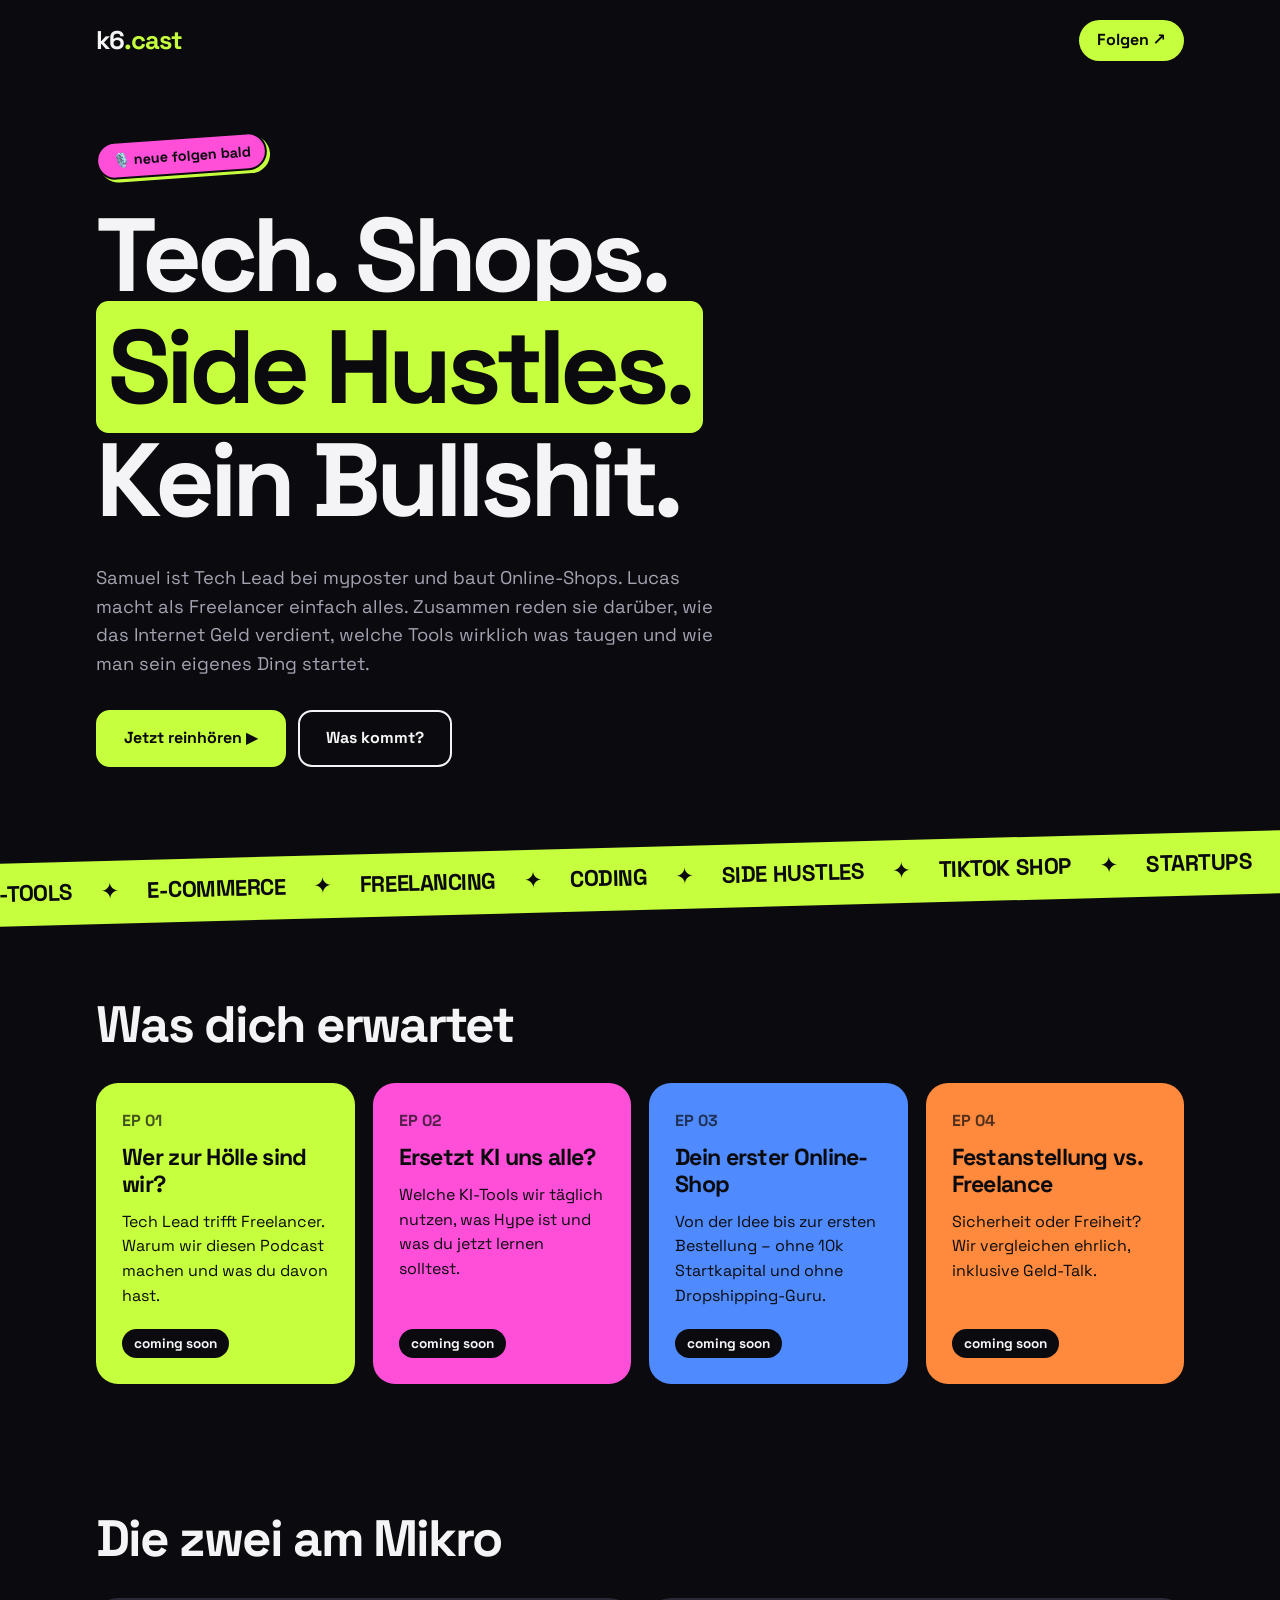
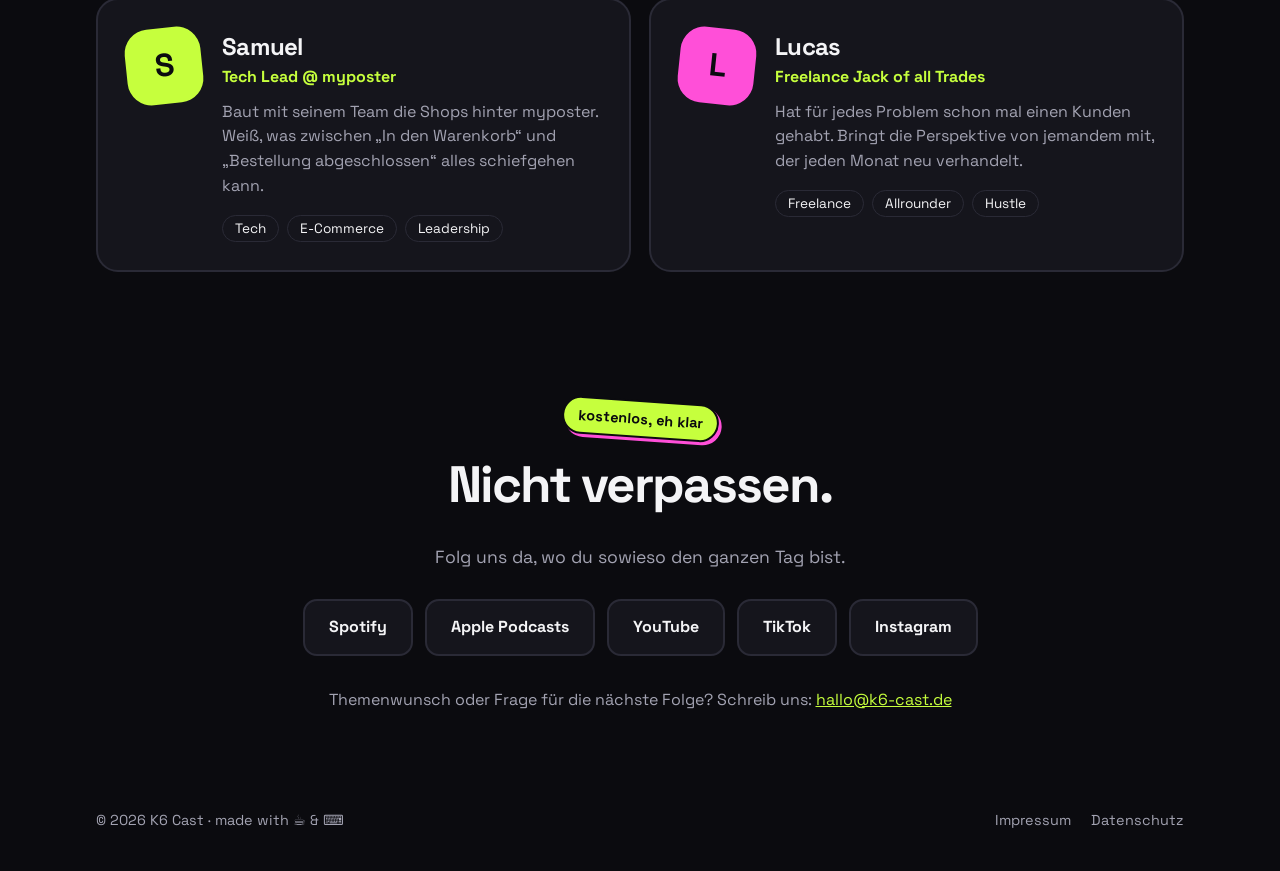
==== public/index.html @ 11926155 "Redesign landing page for a Gen Z audience Bolder neon look with stickers, marquee and colored episo" ====
<!doctype html>
<html lang="de">
<head>
  <meta charset="utf-8">
  <meta name="viewport" content="width=device-width, initial-scale=1">
  <title>K6 Cast – Tech, E-Commerce & no cap</title>
  <meta name="description" content="K6 Cast: Samuel (Tech Lead bei myposter) und Lucas (Freelance-Allrounder) über Tech, E-Commerce, Side Hustles und das Internet.">
  <meta name="theme-color" content="#c6ff3d">
  <meta property="og:title" content="K6 Cast">
  <meta property="og:description" content="Tech, E-Commerce & no cap – mit Samuel und Lucas.">
  <meta property="og:type" content="website">
  <meta property="og:url" content="https://k6-cast.de">
  <link rel="icon" href="favicon.svg" type="image/svg+xml">
  <link rel="preload" href="fonts/space-grotesk.woff2" as="font" type="font/woff2" crossorigin>
  <link rel="stylesheet" href="styles.css">
</head>
<body>
  <header class="header">
    <a class="header__logo" href="/">k6<span>.cast</span></a>
    <a class="header__cta" href="#abonnieren">Folgen ↗</a>
  </header>

  <main>
    <section class="hero">
      <span class="sticker sticker--tilt-left">🎙️ neue folgen bald</span>
      <h1 class="hero__title">
        Tech. Shops.<br>
        <mark>Side Hustles.</mark><br>
        Kein Bullshit.
      </h1>
      <p class="hero__lead">
        Samuel ist Tech Lead bei myposter und baut Online-Shops.
        Lucas macht als Freelancer einfach alles. Zusammen reden sie darüber, wie
        das Internet Geld verdient, welche Tools wirklich was taugen und wie man
        sein eigenes Ding startet.
      </p>
      <div class="hero__actions">
        <a class="button button--primary" href="#abonnieren">Jetzt reinhören ▶</a>
        <a class="button" href="#episoden">Was kommt?</a>
      </div>
    </section>

    <div class="marquee-wrapper" aria-hidden="true"><div class="marquee">
      <div class="marquee__track">
        <span>KI-Tools</span><span>✦</span><span>E-Commerce</span><span>✦</span><span>Freelancing</span><span>✦</span><span>Coding</span><span>✦</span><span>Side Hustles</span><span>✦</span><span>TikTok Shop</span><span>✦</span><span>Startups</span><span>✦</span><span>Karriere</span><span>✦</span>
        <span>KI-Tools</span><span>✦</span><span>E-Commerce</span><span>✦</span><span>Freelancing</span><span>✦</span><span>Coding</span><span>✦</span><span>Side Hustles</span><span>✦</span><span>TikTok Shop</span><span>✦</span><span>Startups</span><span>✦</span><span>Karriere</span><span>✦</span>
      </div>
    </div></div>

    <section class="section" id="episoden">
      <h2 class="section__title">Was dich erwartet</h2>
      <div class="episodes">
        <article class="episode episode--lime">
          <span class="episode__number">EP 01</span>
          <h3 class="episode__title">Wer zur Hölle sind wir?</h3>
          <p class="episode__text">Tech Lead trifft Freelancer. Warum wir diesen Podcast machen und was du davon hast.</p>
          <span class="episode__meta">coming soon</span>
        </article>
        <article class="episode episode--pink">
          <span class="episode__number">EP 02</span>
          <h3 class="episode__title">Ersetzt KI uns alle?</h3>
          <p class="episode__text">Welche KI-Tools wir täglich nutzen, was Hype ist und was du jetzt lernen solltest.</p>
          <span class="episode__meta">coming soon</span>
        </article>
        <article class="episode episode--blue">
          <span class="episode__number">EP 03</span>
          <h3 class="episode__title">Dein erster Online-Shop</h3>
          <p class="episode__text">Von der Idee bis zur ersten Bestellung – ohne 10k Startkapital und ohne Dropshipping-Guru.</p>
          <span class="episode__meta">coming soon</span>
        </article>
        <article class="episode episode--orange">
          <span class="episode__number">EP 04</span>
          <h3 class="episode__title">Festanstellung vs. Freelance</h3>
          <p class="episode__text">Sicherheit oder Freiheit? Wir vergleichen ehrlich, inklusive Geld-Talk.</p>
          <span class="episode__meta">coming soon</span>
        </article>
      </div>
    </section>

    <section class="section" id="hosts">
      <h2 class="section__title">Die zwei am Mikro</h2>
      <div class="hosts">
        <div class="host">
          <div class="host__avatar" aria-hidden="true">S</div>
          <div>
            <h3 class="host__name">Samuel</h3>
            <p class="host__role">Tech Lead @ myposter</p>
            <p class="host__text">Baut mit seinem Team die Shops hinter myposter. Weiß, was zwischen „In den Warenkorb“ und „Bestellung abgeschlossen“ alles schiefgehen kann.</p>
            <ul class="host__tags"><li>Tech</li><li>E-Commerce</li><li>Leadership</li></ul>
          </div>
        </div>
        <div class="host">
          <div class="host__avatar host__avatar--alt" aria-hidden="true">L</div>
          <div>
            <h3 class="host__name">Lucas</h3>
            <p class="host__role">Freelance Jack of all Trades</p>
            <p class="host__text">Hat für jedes Problem schon mal einen Kunden gehabt. Bringt die Perspektive von jemandem mit, der jeden Monat neu verhandelt.</p>
            <ul class="host__tags"><li>Freelance</li><li>Allrounder</li><li>Hustle</li></ul>
          </div>
        </div>
      </div>
    </section>

    <section class="section subscribe" id="abonnieren">
      <span class="sticker sticker--tilt-right">kostenlos, eh klar</span>
      <h2 class="section__title">Nicht verpassen.</h2>
      <p class="section__lead">Folg uns da, wo du sowieso den ganzen Tag bist.</p>
      <div class="platforms">
        <a class="platform" href="#">Spotify</a>
        <a class="platform" href="#">Apple Podcasts</a>
        <a class="platform" href="#">YouTube</a>
        <a class="platform" href="#">TikTok</a>
        <a class="platform" href="#">Instagram</a>
      </div>
      <p class="section__note">Themenwunsch oder Frage für die nächste Folge? Schreib uns: <a href="mailto:hallo@k6-cast.de">hallo@k6-cast.de</a></p>
    </section>
  </main>

  <footer class="footer">
    <span>&copy; <span id="year">2026</span> K6 Cast · made with ☕ &amp; ⌨️</span>
    <nav>
      <a href="/impressum">Impressum</a>
      <a href="/datenschutz">Datenschutz</a>
    </nav>
  </footer>

  <script>document.getElementById('year').textContent = new Date().getFullYear();</script>
</body>
</html>
---- public/styles.css ----
@font-face {
  font-family: "Space Grotesk";
  src: url("fonts/space-grotesk.woff2") format("woff2");
  font-weight: 300 700;
  font-display: swap;
}

:root {
  --background: #0b0b0f;
  --surface: #15151c;
  --border: #2a2a36;
  --text: #f4f4f6;
  --muted: #a3a3b2;
  --lime: #c6ff3d;
  --pink: #ff4fd8;
  --blue: #4f8bff;
  --orange: #ff8a3d;
  --ink: #0b0b0f;
  --radius: 22px;
  --max-width: 1120px;
}

* { box-sizing: border-box; margin: 0; padding: 0; }

html { scroll-behavior: smooth; }

body {
  background: var(--background);
  color: var(--text);
  font-family: "Space Grotesk", system-ui, -apple-system, "Segoe UI", sans-serif;
  line-height: 1.55;
}

a { color: inherit; }

.header,
main > section,
.footer {
  max-width: var(--max-width);
  margin-left: auto;
  margin-right: auto;
  padding-left: 16px;
  padding-right: 16px;
}

/* Header */
.header {
  display: flex;
  justify-content: space-between;
  align-items: center;
  padding-top: 20px;
  padding-bottom: 20px;
}

.header__logo {
  font-weight: 700;
  font-size: 1.6rem;
  text-decoration: none;
  letter-spacing: -0.04em;
}

.header__logo span { color: var(--lime); }

.header__cta {
  background: var(--lime);
  color: var(--ink);
  font-weight: 700;
  text-decoration: none;
  padding: 8px 18px;
  border-radius: 999px;
}

/* Hero */
.hero { padding-top: 56px; padding-bottom: 56px; }

.hero__title {
  font-size: clamp(2.8rem, 10vw, 6.5rem);
  line-height: 1.08;
  letter-spacing: -0.05em;
  margin: 24px 0 28px;
}

.hero__title mark {
  background: var(--lime);
  color: var(--ink);
  padding: 0 0.12em;
  border-radius: 0.12em;
  box-decoration-break: clone;
  -webkit-box-decoration-break: clone;
}

.hero__lead {
  color: var(--muted);
  font-size: 1.15rem;
  max-width: 640px;
  margin-bottom: 32px;
}

.hero__actions { display: flex; gap: 12px; flex-wrap: wrap; }

/* Stickers */
.sticker {
  display: inline-block;
  background: var(--pink);
  color: var(--ink);
  font-weight: 700;
  font-size: 0.9rem;
  padding: 6px 14px;
  border-radius: 999px;
  border: 2px solid var(--ink);
  box-shadow: 3px 3px 0 var(--lime);
}

.sticker--tilt-left { transform: rotate(-4deg); }
.sticker--tilt-right { transform: rotate(4deg); background: var(--lime); box-shadow: 3px 3px 0 var(--pink); }

/* Buttons */
.button {
  display: inline-block;
  padding: 14px 26px;
  border-radius: 14px;
  border: 2px solid var(--text);
  text-decoration: none;
  font-weight: 700;
  transition: transform 0.15s, box-shadow 0.15s;
}

.button:hover { transform: translate(-3px, -3px); box-shadow: 4px 4px 0 var(--text); }

.button--primary {
  background: var(--lime);
  border-color: var(--lime);
  color: var(--ink);
}

.button--primary:hover { box-shadow: 4px 4px 0 var(--pink); }

/* Marquee */
.marquee-wrapper { overflow: hidden; padding: 24px 0; }

.marquee {
  background: var(--lime);
  color: var(--ink);
  overflow: hidden;
  padding: 14px 0;
  transform: rotate(-1.5deg);
  margin: 0 -20px;
  font-weight: 700;
  font-size: 1.4rem;
  text-transform: uppercase;
  letter-spacing: -0.02em;
}

.marquee__track {
  display: flex;
  gap: 28px;
  width: max-content;
  animation: marquee 28s linear infinite;
}

@keyframes marquee {
  to { transform: translateX(-50%); }
}

@media (prefers-reduced-motion: reduce) {
  .marquee__track { animation: none; }
}

/* Sections */
.section { padding-top: 64px; padding-bottom: 64px; }

.section__title {
  font-size: clamp(2rem, 6vw, 3.2rem);
  letter-spacing: -0.04em;
  line-height: 1.05;
  margin-bottom: 32px;
}

.section__lead { color: var(--muted); font-size: 1.1rem; margin-bottom: 28px; }

.section__note { color: var(--muted); margin-top: 32px; }

.section__note a { color: var(--lime); }

/* Episodes */
.episodes {
  display: grid;
  gap: 18px;
  grid-template-columns: repeat(auto-fit, minmax(240px, 1fr));
}

.episode {
  color: var(--ink);
  border-radius: var(--radius);
  padding: 26px;
  display: flex;
  flex-direction: column;
  transition: transform 0.2s;
}

.episode:hover { transform: rotate(-1.5deg) scale(1.02); }

.episode--lime { background: var(--lime); }
.episode--pink { background: var(--pink); }
.episode--blue { background: var(--blue); }
.episode--orange { background: var(--orange); }

.episode__number { font-weight: 700; opacity: 0.7; }

.episode__title {
  font-size: 1.45rem;
  line-height: 1.15;
  letter-spacing: -0.03em;
  margin: 10px 0 12px;
}

.episode__text { flex: 1; }

.episode__meta {
  align-self: flex-start;
  margin-top: 20px;
  font-size: 0.85rem;
  font-weight: 700;
  background: var(--ink);
  color: var(--text);
  border-radius: 999px;
  padding: 4px 12px;
}

/* Hosts */
.hosts {
  display: grid;
  gap: 18px;
  grid-template-columns: repeat(auto-fit, minmax(300px, 1fr));
}

.host {
  background: var(--surface);
  border: 2px solid var(--border);
  border-radius: var(--radius);
  padding: 28px;
  display: flex;
  gap: 20px;
  align-items: flex-start;
}

.host__avatar {
  flex: none;
  width: 76px;
  height: 76px;
  border-radius: 24px;
  display: grid;
  place-items: center;
  font-size: 2rem;
  font-weight: 700;
  background: var(--lime);
  color: var(--ink);
  transform: rotate(-6deg);
}

.host__avatar--alt { background: var(--pink); transform: rotate(6deg); }

.host__name { font-size: 1.5rem; letter-spacing: -0.03em; }

.host__role { color: var(--lime); font-weight: 700; margin-bottom: 10px; }

.host__text { color: var(--muted); }

.host__tags {
  list-style: none;
  display: flex;
  flex-wrap: wrap;
  gap: 8px;
  margin-top: 16px;
}

.host__tags li {
  border: 1px solid var(--border);
  border-radius: 999px;
  padding: 2px 12px;
  font-size: 0.85rem;
}

/* Subscribe */
.subscribe { text-align: center; }

.subscribe .sticker { margin-bottom: 20px; }

.platforms {
  display: flex;
  justify-content: center;
  flex-wrap: wrap;
  gap: 12px;
}

.platform {
  padding: 14px 24px;
  border-radius: 14px;
  background: var(--surface);
  border: 2px solid var(--border);
  text-decoration: none;
  font-weight: 700;
  transition: transform 0.15s, border-color 0.15s;
}

.platform:hover { border-color: var(--lime); transform: translateY(-3px); }

/* Footer */
.footer {
  display: flex;
  justify-content: space-between;
  flex-wrap: wrap;
  gap: 12px;
  padding-top: 32px;
  padding-bottom: 40px;
  color: var(--muted);
  font-size: 0.9rem;
}

.footer nav { display: flex; gap: 20px; }

.footer a { text-decoration: none; }

.footer a:hover { color: var(--lime); }

/* Legal pages */
.legal { max-width: 720px; padding-top: 40px; padding-bottom: 80px; }

.legal h1 { margin-bottom: 24px; letter-spacing: -0.03em; }

.legal h2 { margin: 28px 0 8px; font-size: 1.2rem; }

.legal p { color: var(--muted); }

.legal a { color: var(--lime); }
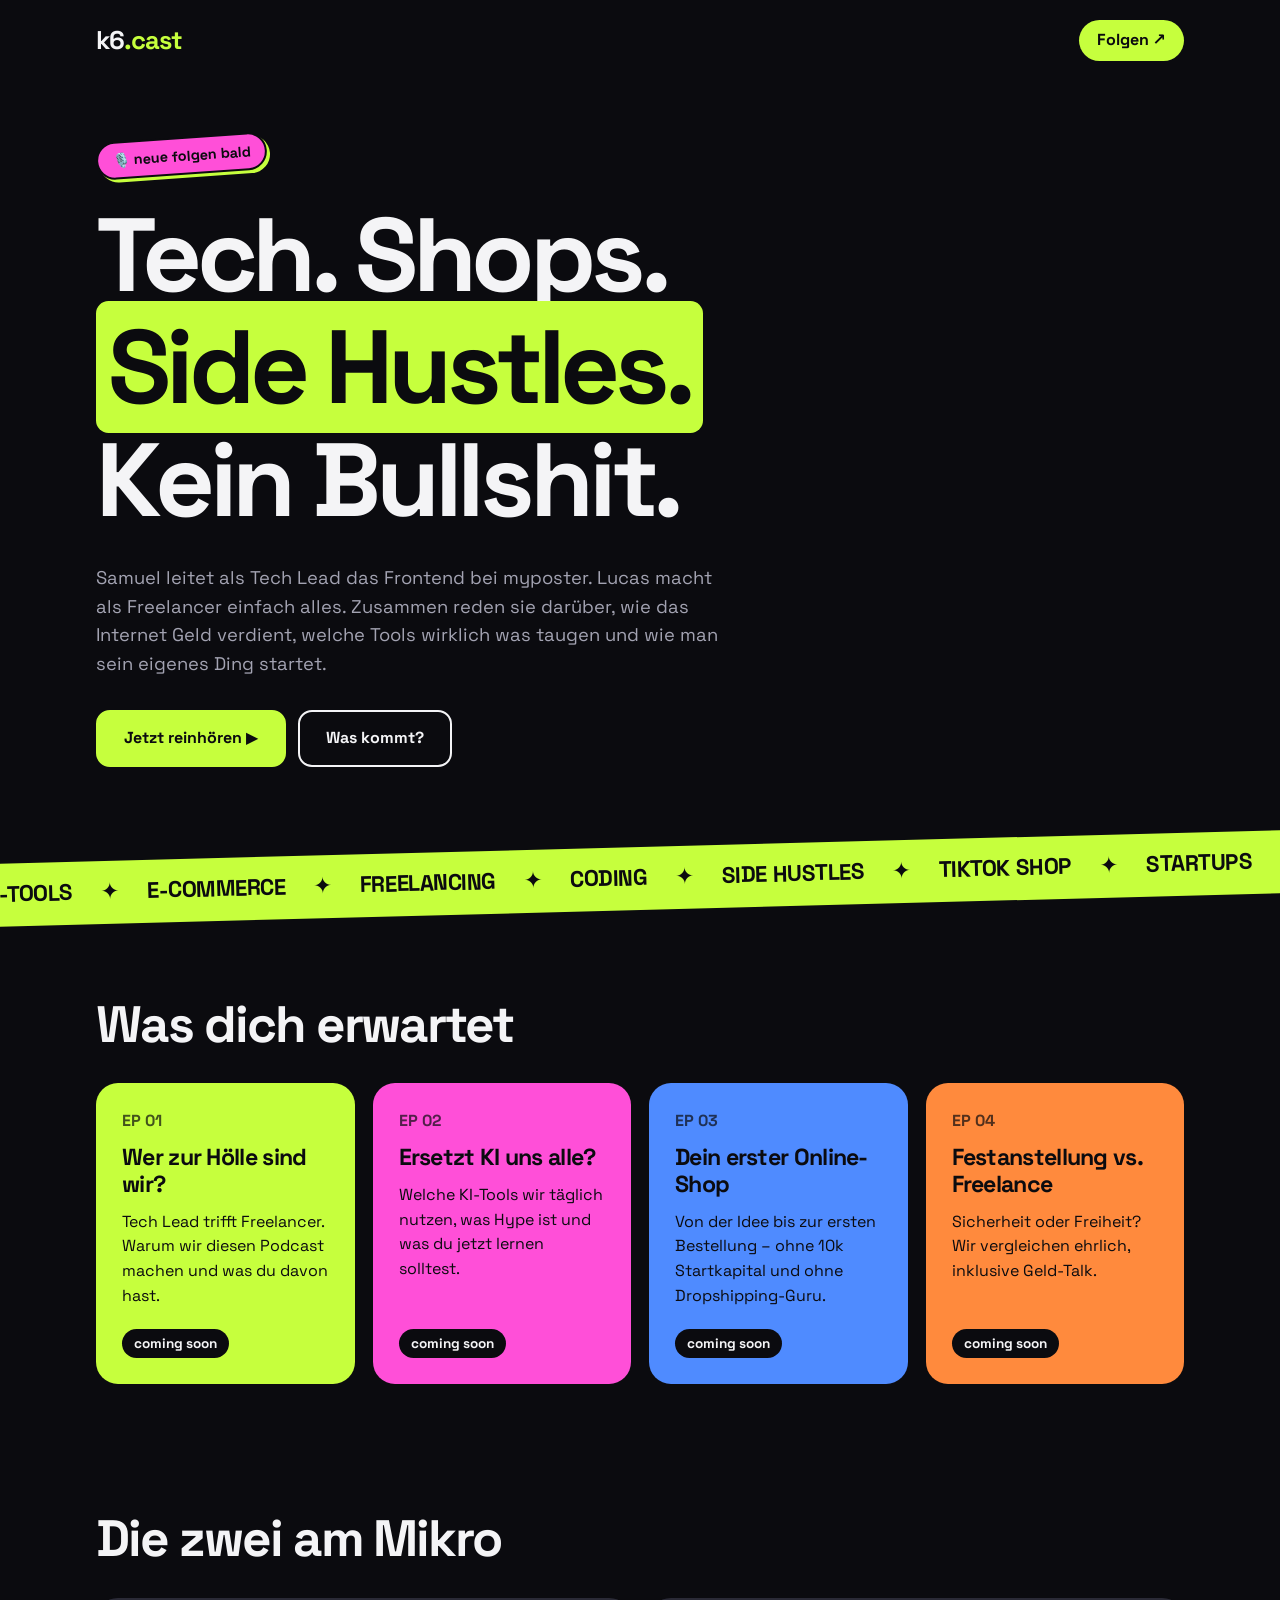
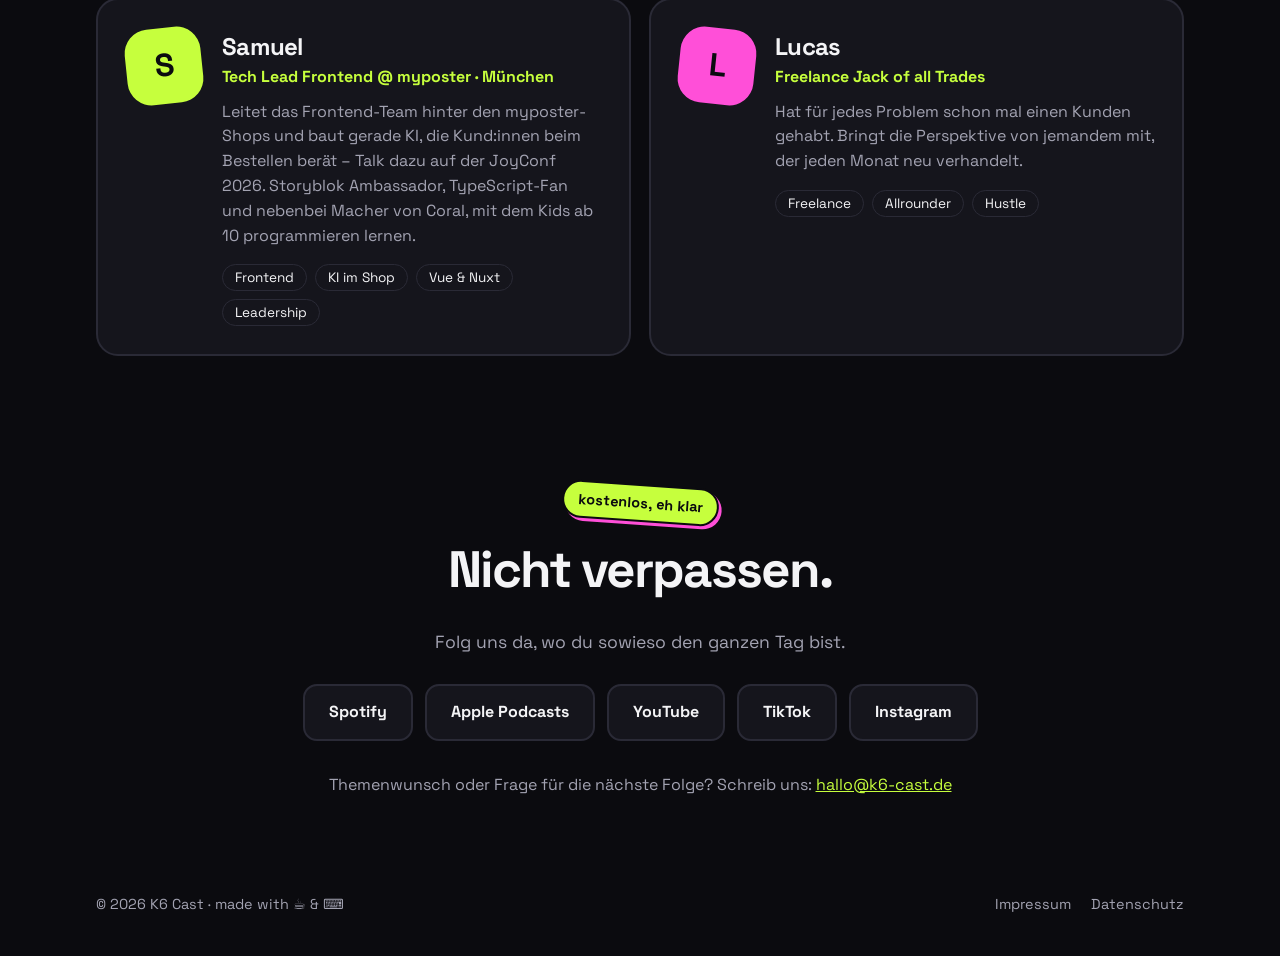
==== commit 8a3ed434: "Flesh out Samuel's host bio Co-Authored-By: Claude Opus 5.5 <noreply@anthropic.com> Claude-Session: " ====
--- a/public/index.html
+++ b/public/index.html
@@ -29,7 +29,7 @@
         Kein Bullshit.
       </h1>
       <p class="hero__lead">
-        Samuel ist Tech Lead bei myposter und baut Online-Shops.
+        Samuel leitet als Tech Lead das Frontend bei myposter.
         Lucas macht als Freelancer einfach alles. Zusammen reden sie darüber, wie
         das Internet Geld verdient, welche Tools wirklich was taugen und wie man
         sein eigenes Ding startet.
@@ -84,9 +84,9 @@
           <div class="host__avatar" aria-hidden="true">S</div>
           <div>
             <h3 class="host__name">Samuel</h3>
-            <p class="host__role">Tech Lead @ myposter</p>
-            <p class="host__text">Baut mit seinem Team die Shops hinter myposter. Weiß, was zwischen „In den Warenkorb“ und „Bestellung abgeschlossen“ alles schiefgehen kann.</p>
-            <ul class="host__tags"><li>Tech</li><li>E-Commerce</li><li>Leadership</li></ul>
+            <p class="host__role">Tech Lead Frontend @ myposter · München</p>
+            <p class="host__text">Leitet das Frontend-Team hinter den myposter-Shops und baut gerade KI, die Kund:innen beim Bestellen berät – Talk dazu auf der JoyConf 2026. Storyblok Ambassador, TypeScript-Fan und nebenbei Macher von Coral, mit dem Kids ab 10 programmieren lernen.</p>
+            <ul class="host__tags"><li>Frontend</li><li>KI im Shop</li><li>Vue &amp; Nuxt</li><li>Leadership</li></ul>
           </div>
         </div>
         <div class="host">
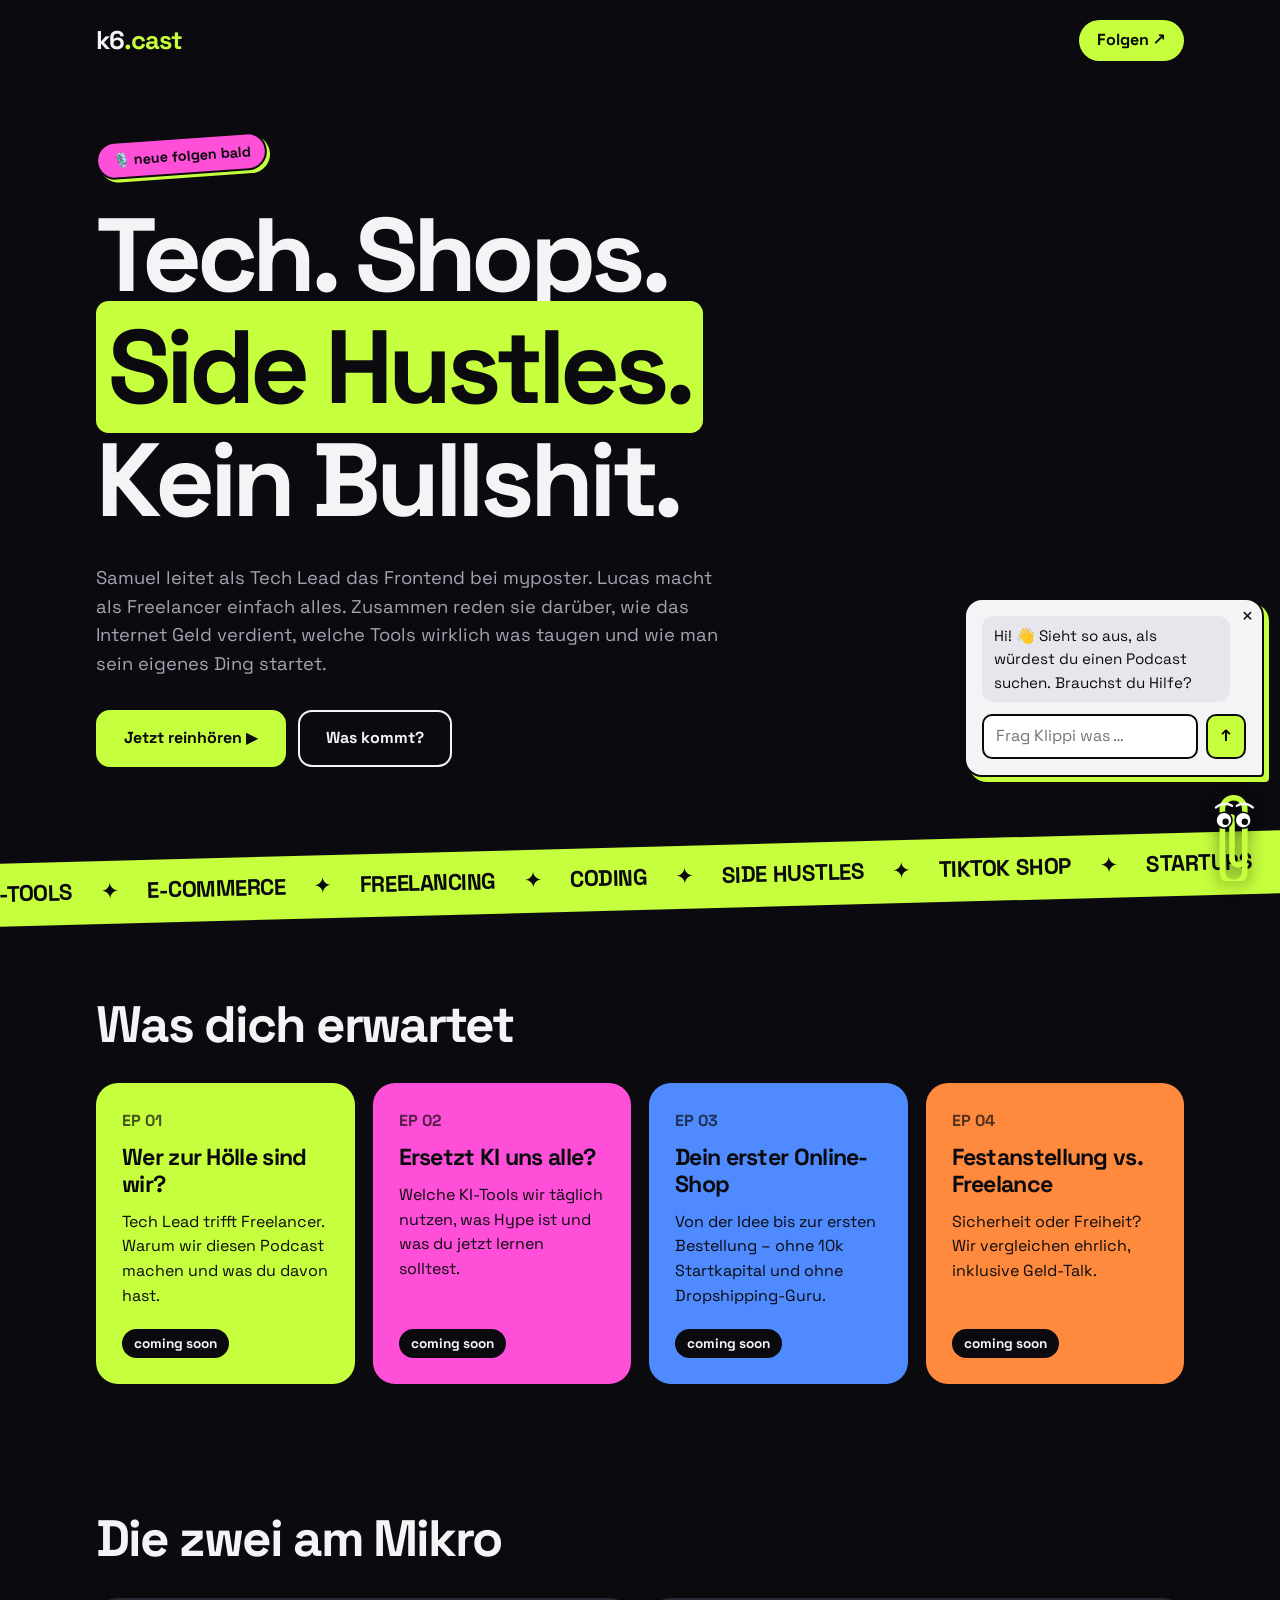
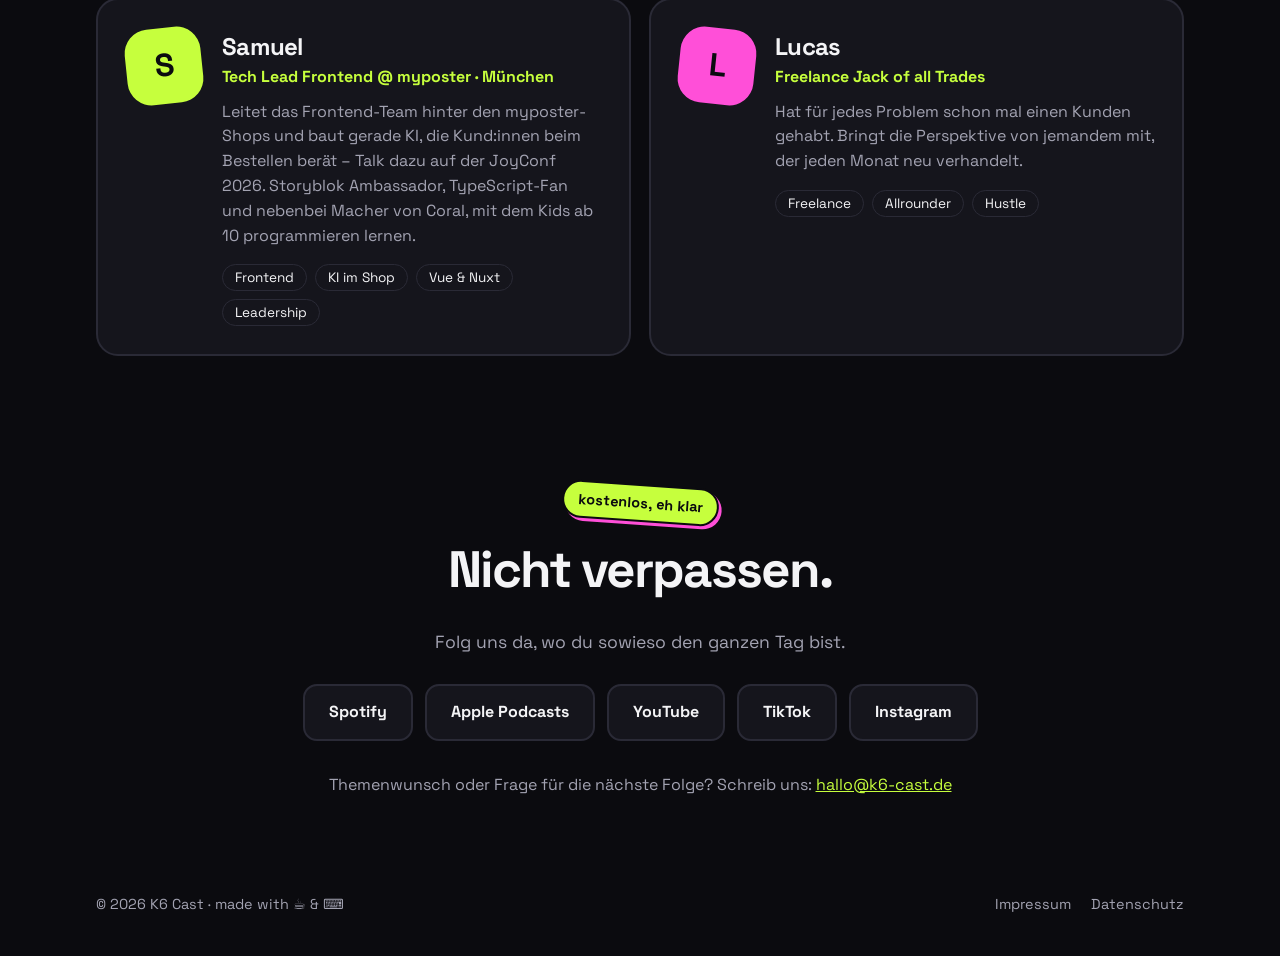
==== commit f3875efa: "Add decorative paperclip help-chat widget Non-functional pop-up in the bottom right with canned repl" ====
--- a/public/index.html
+++ b/public/index.html
@@ -124,6 +124,76 @@
     </nav>
   </footer>
 
+  <aside class="helper" id="helper" aria-label="Hilfe-Chat">
+    <div class="helper__panel" id="helper-panel">
+      <button class="helper__close" id="helper-close" type="button" aria-label="Schließen">×</button>
+      <div class="helper__messages" id="helper-messages">
+        <p class="helper__bubble">Hi! 👋 Sieht so aus, als würdest du einen Podcast suchen. Brauchst du Hilfe?</p>
+      </div>
+      <form class="helper__form" id="helper-form">
+        <input class="helper__input" id="helper-input" type="text" placeholder="Frag Klippi was …" autocomplete="off">
+        <button class="helper__send" type="submit" aria-label="Senden">↑</button>
+      </form>
+    </div>
+    <button class="helper__mascot" id="helper-toggle" type="button" aria-label="Hilfe-Chat öffnen" aria-expanded="true">
+      <svg viewBox="0 0 80 120" width="64" height="96" aria-hidden="true">
+        <path d="M28 108 V30 a14 14 0 0 1 28 0 V92 a8 8 0 0 1 -16 0 V40" fill="none" stroke="#c6ff3d" stroke-width="7" stroke-linecap="round"/>
+        <path d="M28 108 a14 14 0 0 0 28 0 V100" fill="none" stroke="#c6ff3d" stroke-width="7" stroke-linecap="round"/>
+        <g class="helper__eyes">
+          <circle cx="30" cy="44" r="10" fill="#fff" stroke="#0b0b0f" stroke-width="2"/>
+          <circle cx="54" cy="44" r="10" fill="#fff" stroke="#0b0b0f" stroke-width="2"/>
+          <circle class="helper__pupil" cx="32" cy="46" r="4" fill="#0b0b0f"/>
+          <circle class="helper__pupil" cx="56" cy="46" r="4" fill="#0b0b0f"/>
+        </g>
+        <path d="M20 28 q10 -8 20 -2 M46 26 q10 -6 20 2" fill="none" stroke="#f4f4f6" stroke-width="3" stroke-linecap="round"/>
+      </svg>
+    </button>
+  </aside>
+
+  <script>
+    (() => {
+      const helper = document.getElementById('helper');
+      const toggle = document.getElementById('helper-toggle');
+      const messages = document.getElementById('helper-messages');
+      const form = document.getElementById('helper-form');
+      const input = document.getElementById('helper-input');
+      const replies = [
+        'Hmm, gute Frage. Ich bin leider nur Deko. 📎',
+        'Hast du schon versucht, den Podcast aus- und wieder einzuschalten?',
+        'Ich leite das an Samuel und Lucas weiter … per Brieftaube. 🕊️',
+        'Es sieht so aus, als würdest du eine Frage stellen. Leider kann ich nichts. ✨',
+      ];
+      let replyIndex = 0;
+
+      const setOpen = (open) => {
+        helper.classList.toggle('helper--closed', !open);
+        toggle.setAttribute('aria-expanded', String(open));
+      };
+
+      toggle.addEventListener('click', () => setOpen(helper.classList.contains('helper--closed')));
+      document.getElementById('helper-close').addEventListener('click', () => setOpen(false));
+
+      const addBubble = (text, fromUser) => {
+        const bubble = document.createElement('p');
+        bubble.className = 'helper__bubble' + (fromUser ? ' helper__bubble--user' : '');
+        bubble.textContent = text;
+        messages.appendChild(bubble);
+        messages.scrollTop = messages.scrollHeight;
+      };
+
+      form.addEventListener('submit', (event) => {
+        event.preventDefault();
+        const text = input.value.trim();
+        if (!text) return;
+        addBubble(text, true);
+        input.value = '';
+        setTimeout(() => addBubble(replies[replyIndex++ % replies.length], false), 700);
+      });
+
+      if (window.matchMedia('(max-width: 600px)').matches) setOpen(false);
+    })();
+  </script>
+
   <script>document.getElementById('year').textContent = new Date().getFullYear();</script>
 </body>
 </html>
--- a/public/styles.css
+++ b/public/styles.css
@@ -323,6 +323,120 @@
 
 .footer a:hover { color: var(--lime); }
 
+/* Helper chat (decorative) */
+.helper {
+  position: fixed;
+  right: 16px;
+  bottom: 16px;
+  z-index: 50;
+  display: flex;
+  flex-direction: column;
+  align-items: flex-end;
+  gap: 8px;
+  max-width: calc(100vw - 32px);
+}
+
+.helper__panel {
+  position: relative;
+  width: 300px;
+  max-width: 100%;
+  background: var(--text);
+  color: var(--ink);
+  border: 2px solid var(--ink);
+  border-radius: 18px 18px 4px 18px;
+  box-shadow: 5px 5px 0 var(--lime);
+  padding: 16px;
+  transform-origin: bottom right;
+  transition: transform 0.2s, opacity 0.2s;
+}
+
+.helper--closed .helper__panel {
+  transform: scale(0.6);
+  opacity: 0;
+  pointer-events: none;
+  position: absolute;
+  bottom: 100%;
+}
+
+.helper__close {
+  position: absolute;
+  top: 6px;
+  right: 8px;
+  background: none;
+  border: none;
+  font: inherit;
+  font-size: 1.3rem;
+  line-height: 1;
+  cursor: pointer;
+  color: var(--ink);
+}
+
+.helper__messages {
+  display: flex;
+  flex-direction: column;
+  gap: 8px;
+  max-height: 220px;
+  overflow-y: auto;
+  padding-right: 16px;
+  margin-bottom: 12px;
+}
+
+.helper__bubble {
+  background: #e6e6ec;
+  border-radius: 12px;
+  padding: 8px 12px;
+  font-size: 0.95rem;
+  align-self: flex-start;
+}
+
+.helper__bubble--user {
+  background: var(--pink);
+  align-self: flex-end;
+}
+
+.helper__form { display: flex; gap: 8px; }
+
+.helper__input {
+  flex: 1;
+  min-width: 0;
+  font: inherit;
+  padding: 8px 12px;
+  border: 2px solid var(--ink);
+  border-radius: 10px;
+  background: #fff;
+}
+
+.helper__send {
+  font: inherit;
+  font-weight: 700;
+  width: 40px;
+  border: 2px solid var(--ink);
+  border-radius: 10px;
+  background: var(--lime);
+  cursor: pointer;
+}
+
+.helper__mascot {
+  background: none;
+  border: none;
+  cursor: pointer;
+  animation: helper-bob 3s ease-in-out infinite;
+  filter: drop-shadow(0 4px 8px rgba(0, 0, 0, 0.5));
+}
+
+.helper__mascot:hover .helper__pupil { transform: translate(-3px, -2px); }
+
+.helper__pupil { transition: transform 0.2s; }
+
+@keyframes helper-bob {
+  0%, 100% { transform: translateY(0) rotate(-3deg); }
+  50% { transform: translateY(-6px) rotate(3deg); }
+}
+
+@media (prefers-reduced-motion: reduce) {
+  .helper__mascot { animation: none; }
+}
+
 /* Legal pages */
 .legal { max-width: 720px; padding-top: 40px; padding-bottom: 80px; }
 
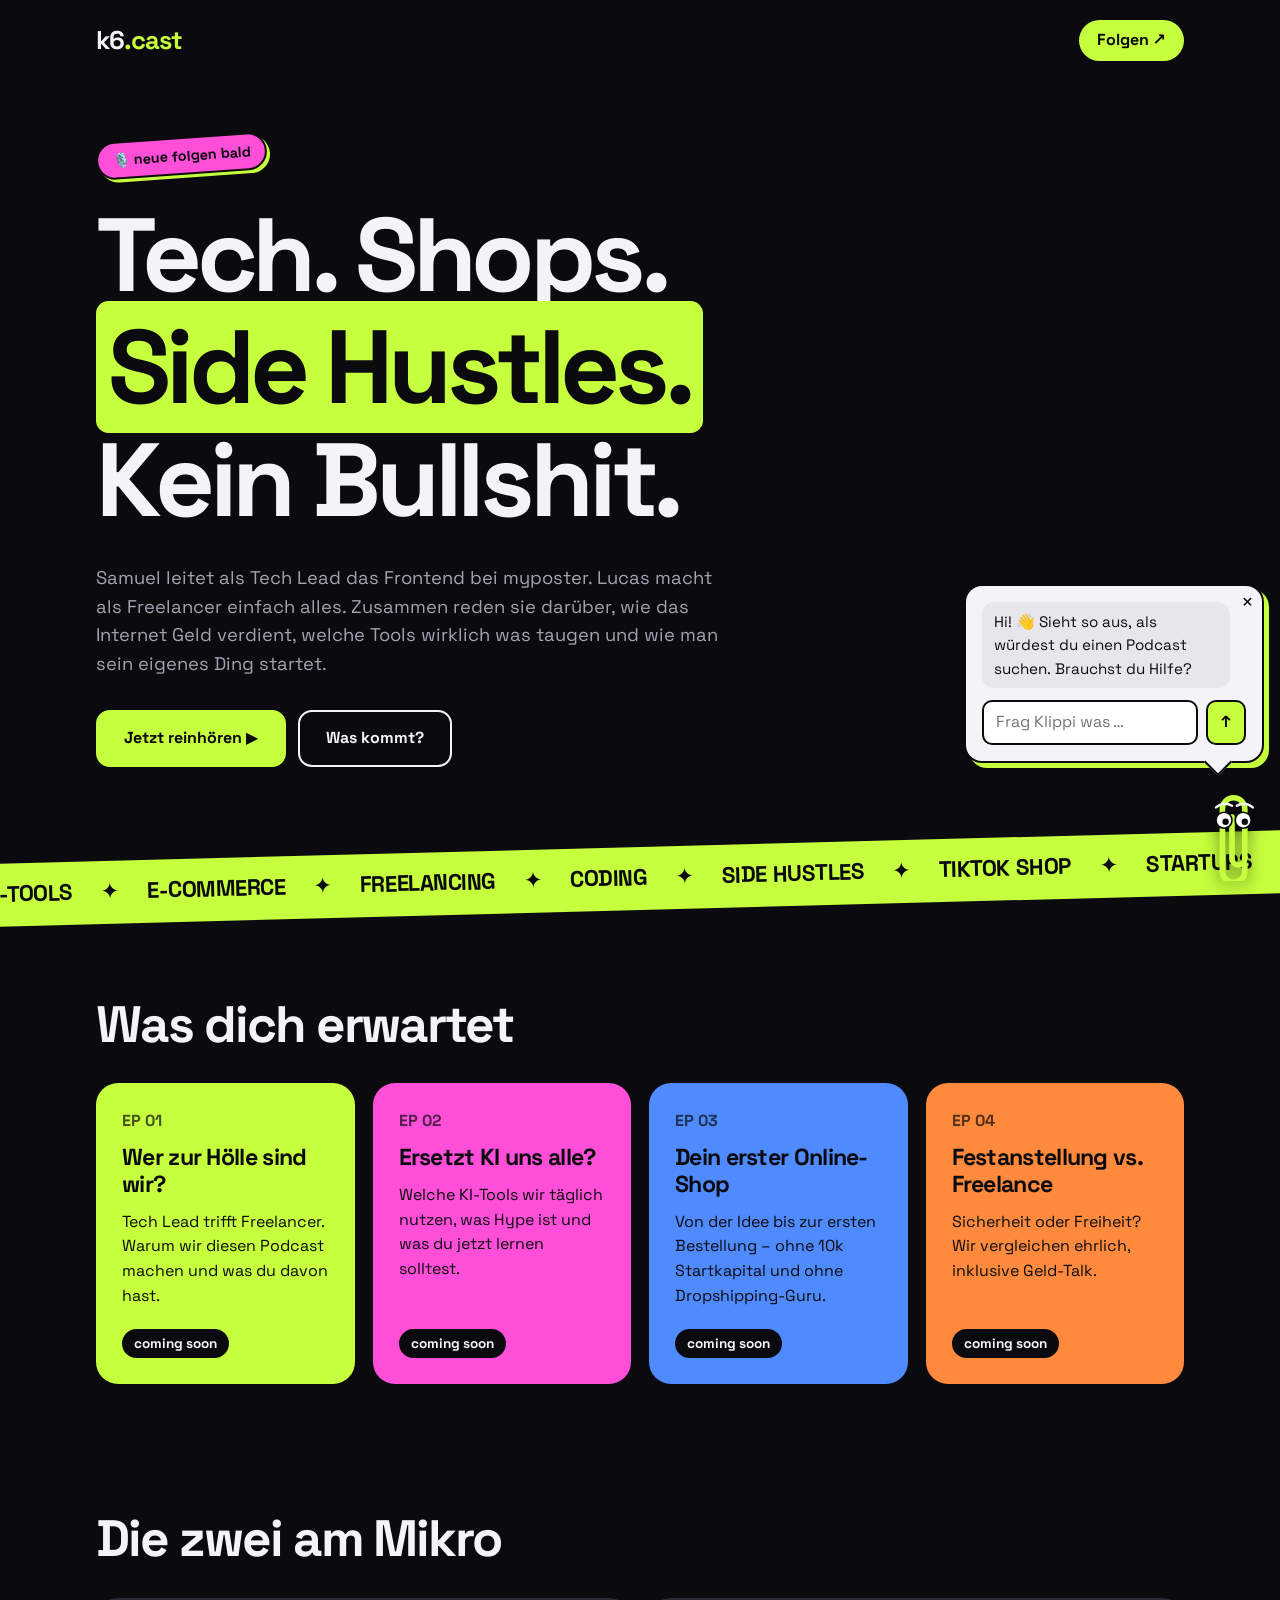
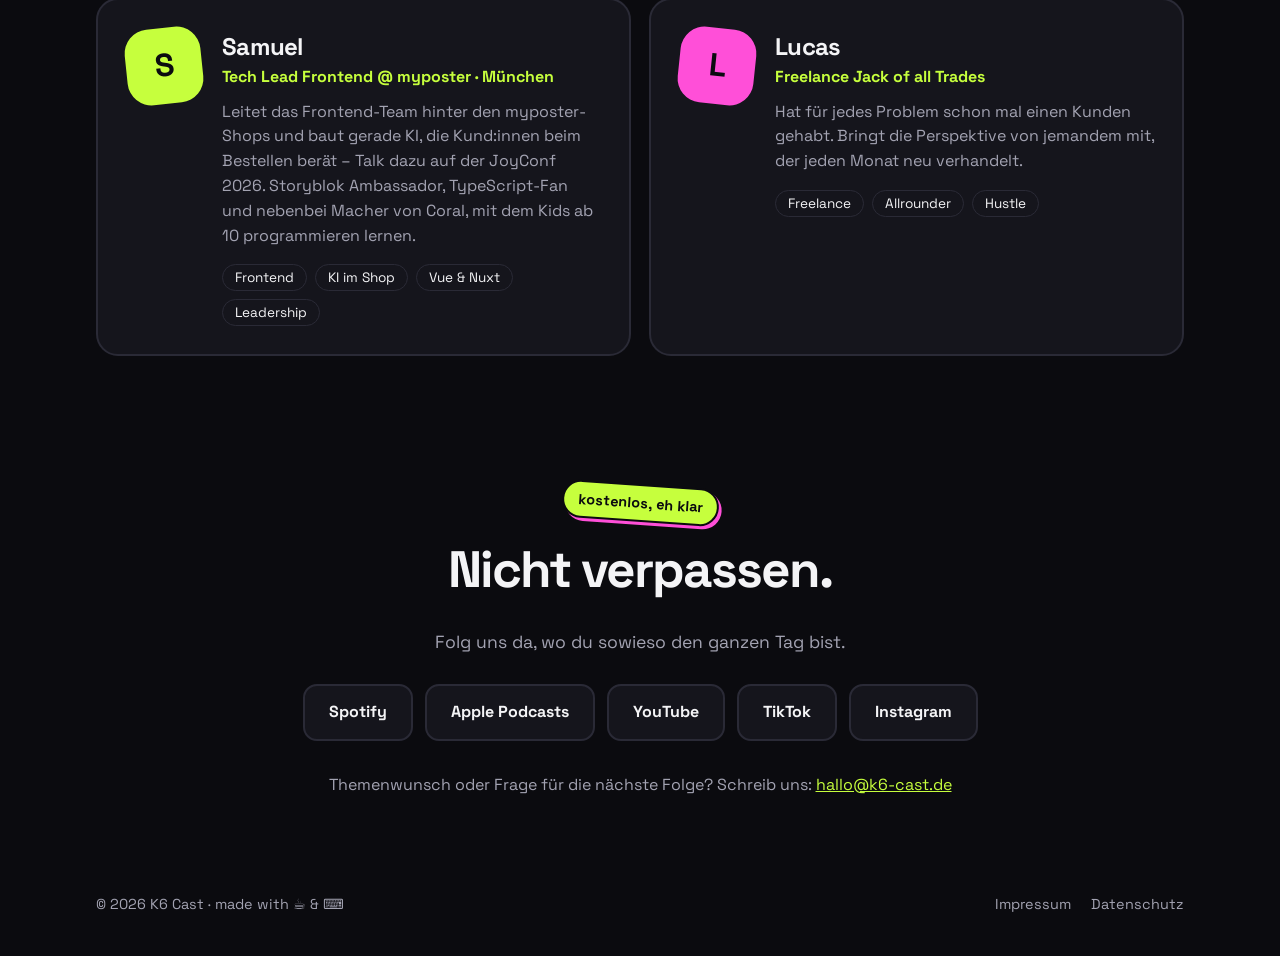
==== commit 3f00c7a9: "Give helper chat speech-bubble tails and a teaser bubble Co-Authored-By: Claude Opus 5.5 <noreply@an" ====
--- a/public/index.html
+++ b/public/index.html
@@ -135,6 +135,7 @@
         <button class="helper__send" type="submit" aria-label="Senden">↑</button>
       </form>
     </div>
+    <button class="helper__teaser" id="helper-teaser" type="button">Brauchst du Hilfe? 💬</button>
     <button class="helper__mascot" id="helper-toggle" type="button" aria-label="Hilfe-Chat öffnen" aria-expanded="true">
       <svg viewBox="0 0 80 120" width="64" height="96" aria-hidden="true">
         <path d="M28 108 V30 a14 14 0 0 1 28 0 V92 a8 8 0 0 1 -16 0 V40" fill="none" stroke="#c6ff3d" stroke-width="7" stroke-linecap="round"/>
@@ -172,6 +173,7 @@
 
       toggle.addEventListener('click', () => setOpen(helper.classList.contains('helper--closed')));
       document.getElementById('helper-close').addEventListener('click', () => setOpen(false));
+      document.getElementById('helper-teaser').addEventListener('click', () => setOpen(true));
 
       const addBubble = (text, fromUser) => {
         const bubble = document.createElement('p');
--- a/public/styles.css
+++ b/public/styles.css
@@ -343,11 +343,72 @@
   background: var(--text);
   color: var(--ink);
   border: 2px solid var(--ink);
-  border-radius: 18px 18px 4px 18px;
+  border-radius: 18px;
   box-shadow: 5px 5px 0 var(--lime);
   padding: 16px;
+  margin-bottom: 14px;
   transform-origin: bottom right;
   transition: transform 0.2s, opacity 0.2s;
+}
+
+/* Speech bubble tails pointing at the mascot */
+.helper__panel::after,
+.helper__teaser::after {
+  content: "";
+  position: absolute;
+  width: 18px;
+  height: 18px;
+  background: var(--text);
+  transform: rotate(45deg);
+}
+
+.helper__panel::after {
+  right: 34px;
+  bottom: -11px;
+  border-right: 2px solid var(--ink);
+  border-bottom: 2px solid var(--ink);
+}
+
+.helper__teaser {
+  position: absolute;
+  right: 72px;
+  bottom: 54px;
+  white-space: nowrap;
+  font: inherit;
+  font-weight: 700;
+  font-size: 0.95rem;
+  background: var(--text);
+  color: var(--ink);
+  border: 2px solid var(--ink);
+  border-radius: 16px;
+  box-shadow: 4px 4px 0 var(--pink);
+  padding: 8px 14px;
+  cursor: pointer;
+  opacity: 0;
+  transform: scale(0.6);
+  transform-origin: bottom right;
+  pointer-events: none;
+  transition: transform 0.2s, opacity 0.2s;
+}
+
+.helper__teaser::after {
+  right: -11px;
+  top: calc(50% - 9px);
+  border-top: 2px solid var(--ink);
+  border-right: 2px solid var(--ink);
+}
+
+.helper--closed .helper__teaser {
+  opacity: 1;
+  transform: scale(1);
+  pointer-events: auto;
+  animation: helper-pop 4s ease-in-out 1s infinite;
+}
+
+@keyframes helper-pop {
+  0%, 85%, 100% { transform: scale(1); }
+  90% { transform: scale(1.08) rotate(-2deg); }
+  95% { transform: scale(1.04) rotate(2deg); }
 }
 
 .helper--closed .helper__panel {
@@ -434,7 +495,8 @@
 }
 
 @media (prefers-reduced-motion: reduce) {
-  .helper__mascot { animation: none; }
+  .helper__mascot,
+  .helper--closed .helper__teaser { animation: none; }
 }
 
 /* Legal pages */
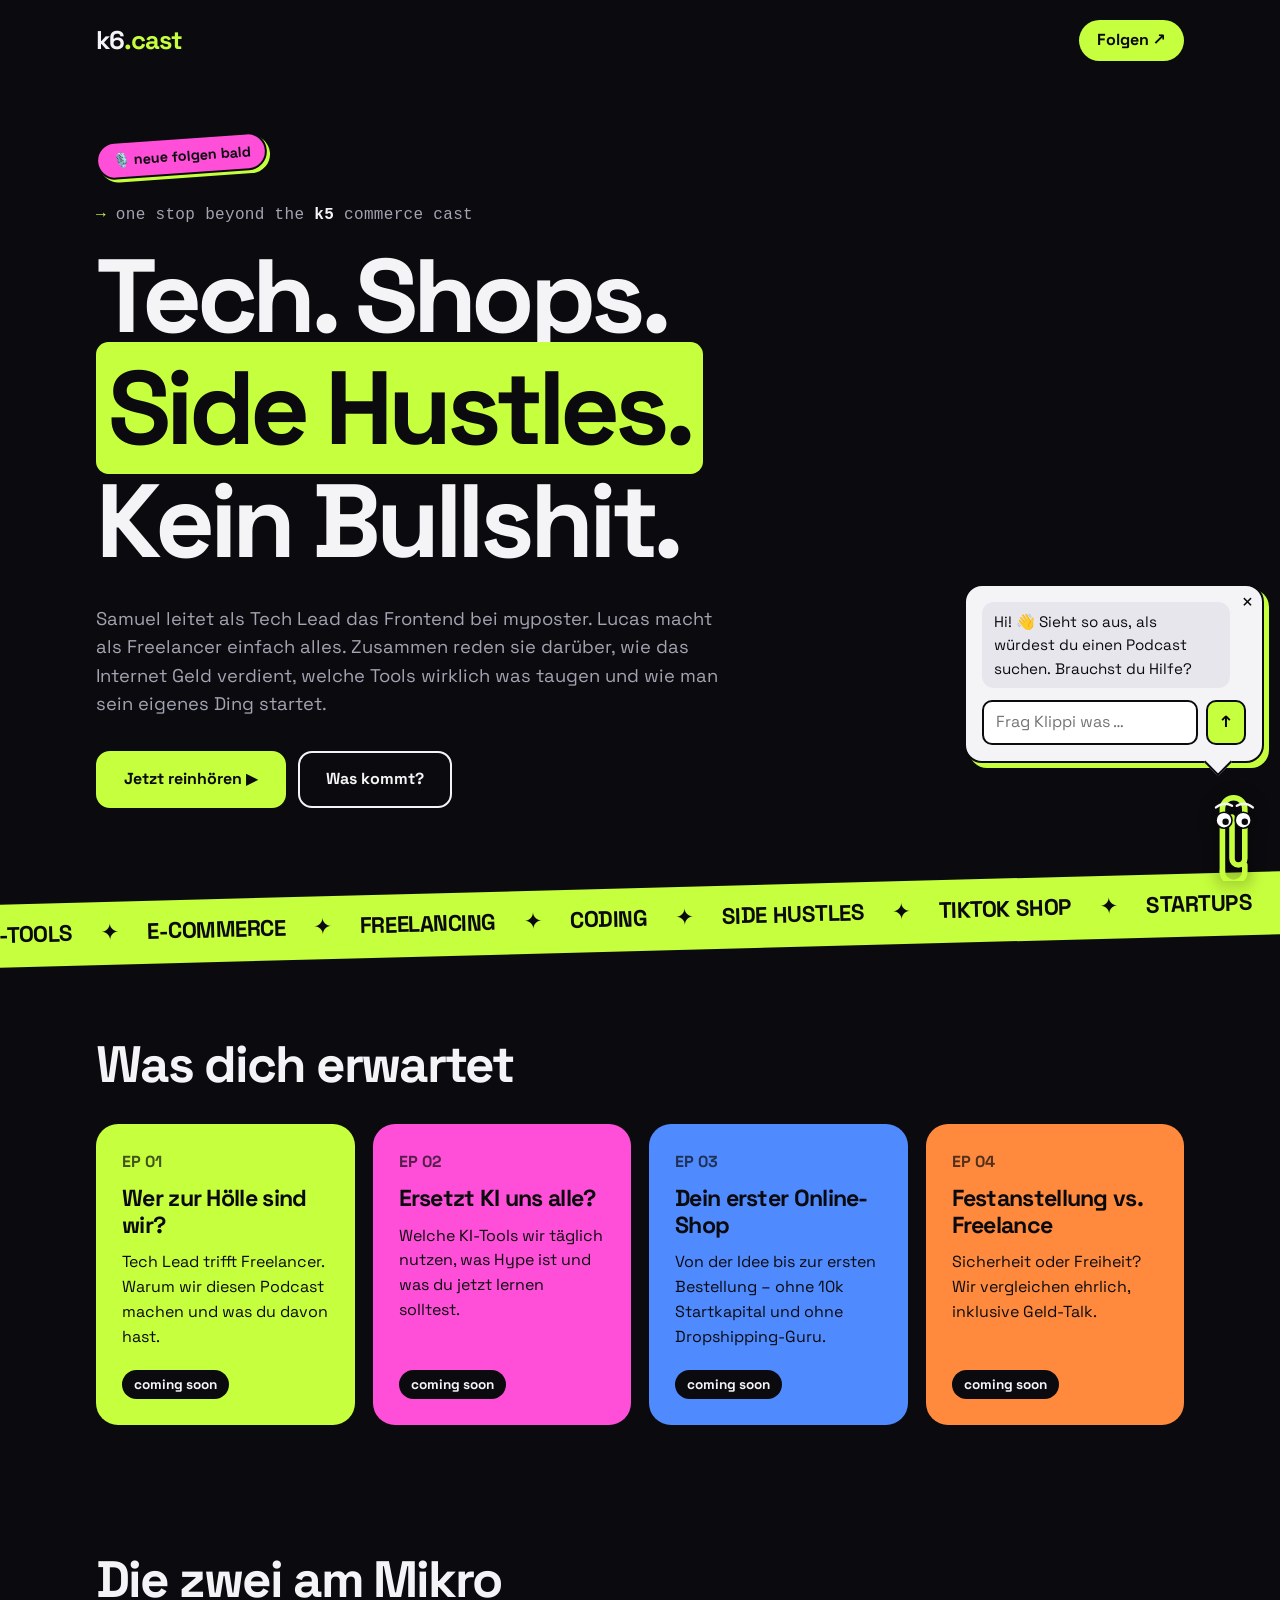
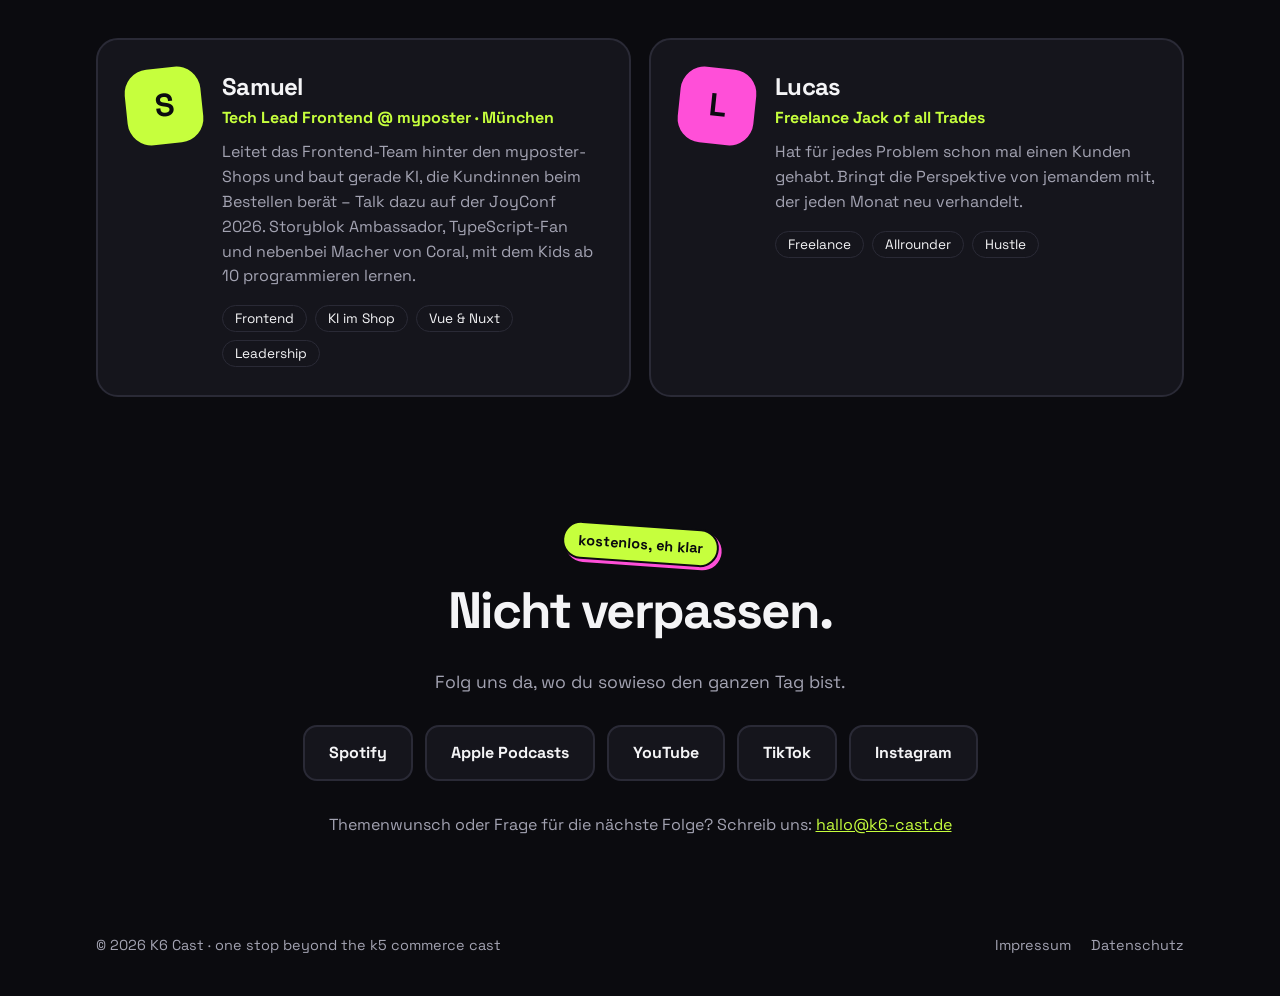
==== commit ad554e22: "Add slogan "one stop beyond the k5 commerce cast" Co-Authored-By: Claude Opus 5.5 <noreply@anthropic" ====
--- a/public/index.html
+++ b/public/index.html
@@ -3,11 +3,11 @@
 <head>
   <meta charset="utf-8">
   <meta name="viewport" content="width=device-width, initial-scale=1">
-  <title>K6 Cast – Tech, E-Commerce & no cap</title>
+  <title>K6 Cast – one stop beyond the k5 commerce cast</title>
   <meta name="description" content="K6 Cast: Samuel (Tech Lead bei myposter) und Lucas (Freelance-Allrounder) über Tech, E-Commerce, Side Hustles und das Internet.">
   <meta name="theme-color" content="#c6ff3d">
   <meta property="og:title" content="K6 Cast">
-  <meta property="og:description" content="Tech, E-Commerce & no cap – mit Samuel und Lucas.">
+  <meta property="og:description" content="one stop beyond the k5 commerce cast – Tech, E-Commerce &amp; Side Hustles mit Samuel und Lucas.">
   <meta property="og:type" content="website">
   <meta property="og:url" content="https://k6-cast.de">
   <link rel="icon" href="favicon.svg" type="image/svg+xml">
@@ -23,6 +23,7 @@
   <main>
     <section class="hero">
       <span class="sticker sticker--tilt-left">🎙️ neue folgen bald</span>
+      <p class="hero__slogan">one stop beyond the <span>k5</span> commerce cast</p>
       <h1 class="hero__title">
         Tech. Shops.<br>
         <mark>Side Hustles.</mark><br>
@@ -117,7 +118,7 @@
   </main>
 
   <footer class="footer">
-    <span>&copy; <span id="year">2026</span> K6 Cast · made with ☕ &amp; ⌨️</span>
+    <span>&copy; <span id="year">2026</span> K6 Cast · one stop beyond the k5 commerce cast</span>
     <nav>
       <a href="/impressum">Impressum</a>
       <a href="/datenschutz">Datenschutz</a>
--- a/public/styles.css
+++ b/public/styles.css
@@ -73,11 +73,26 @@
 /* Hero */
 .hero { padding-top: 56px; padding-bottom: 56px; }
 
+.hero__slogan {
+  margin-top: 28px;
+  font-family: ui-monospace, "SF Mono", Menlo, monospace;
+  font-size: clamp(0.8rem, 3.4vw, 1rem);
+  color: var(--muted);
+  letter-spacing: 0.02em;
+}
+
+.hero__slogan::before { content: "→ "; color: var(--lime); }
+
+.hero__slogan span {
+  color: var(--text);
+  font-weight: 700;
+}
+
 .hero__title {
   font-size: clamp(2.8rem, 10vw, 6.5rem);
   line-height: 1.08;
   letter-spacing: -0.05em;
-  margin: 24px 0 28px;
+  margin: 12px 0 28px;
 }
 
 .hero__title mark {
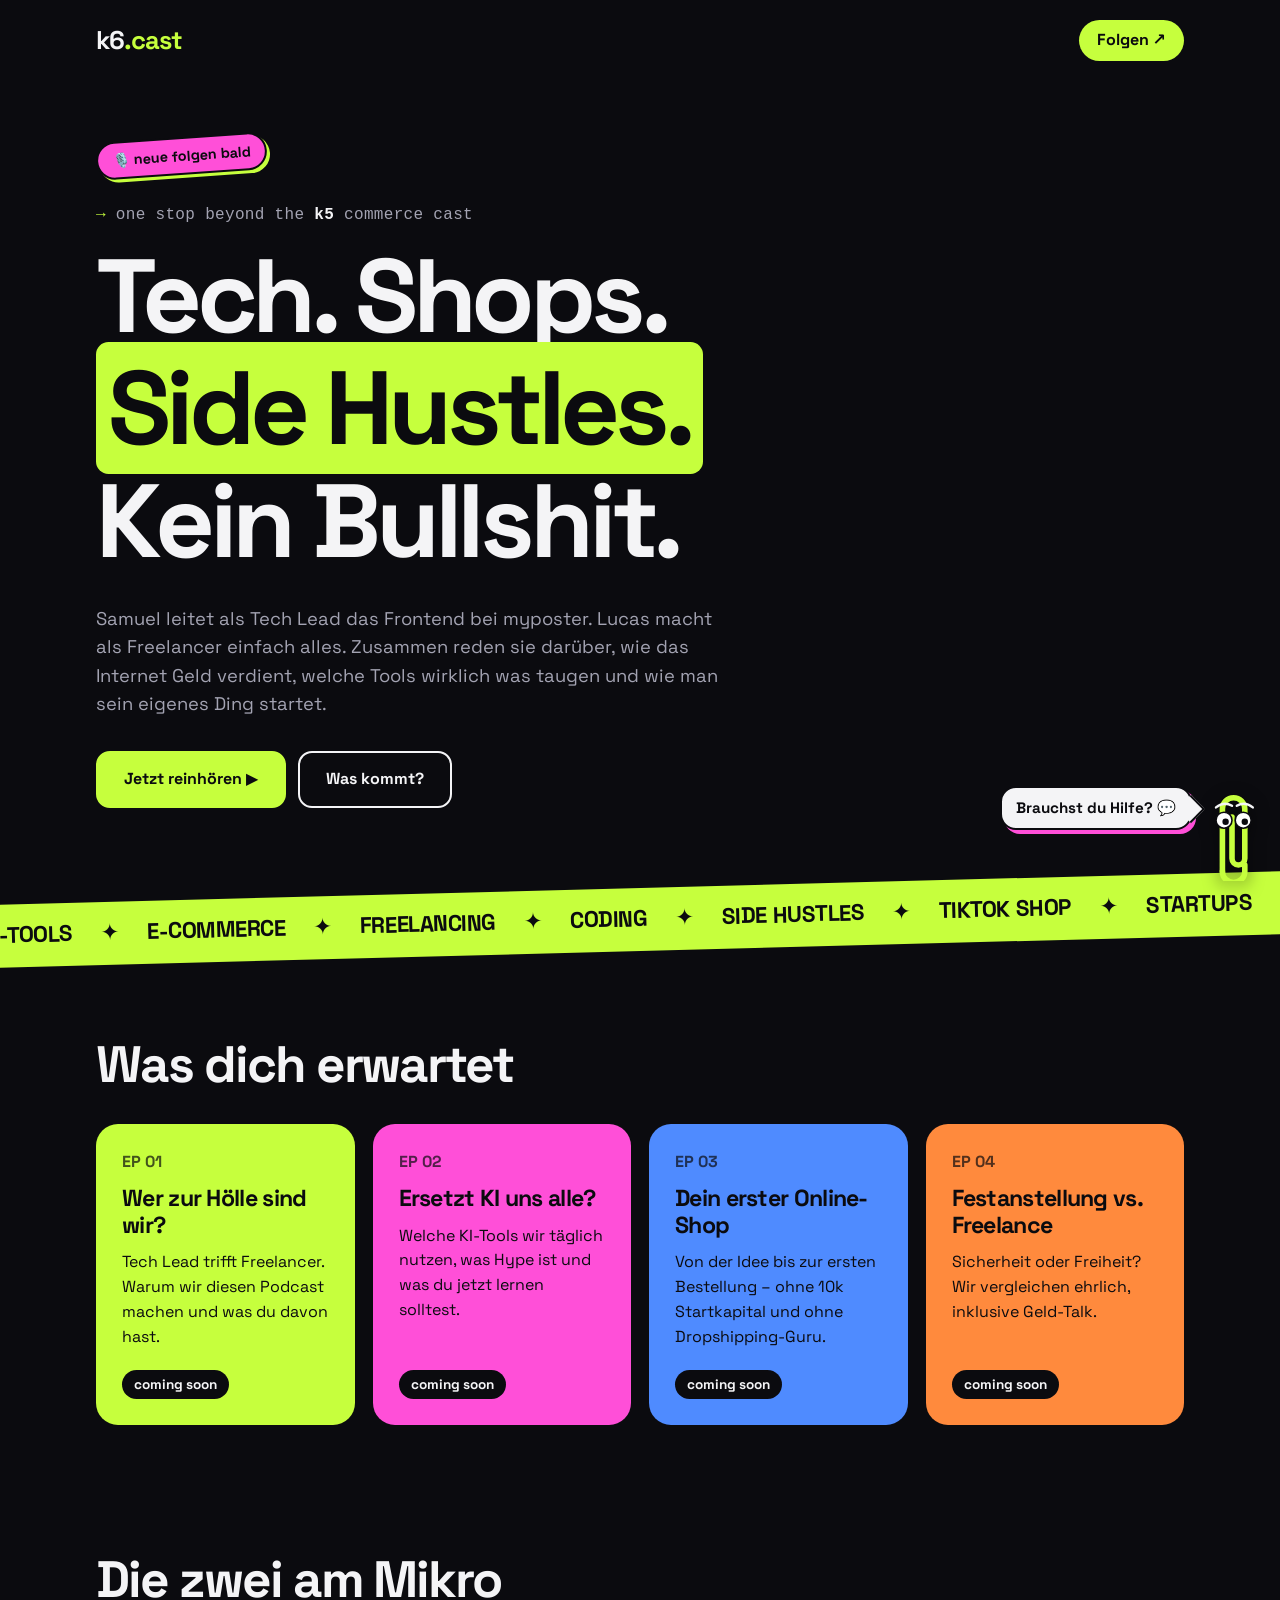
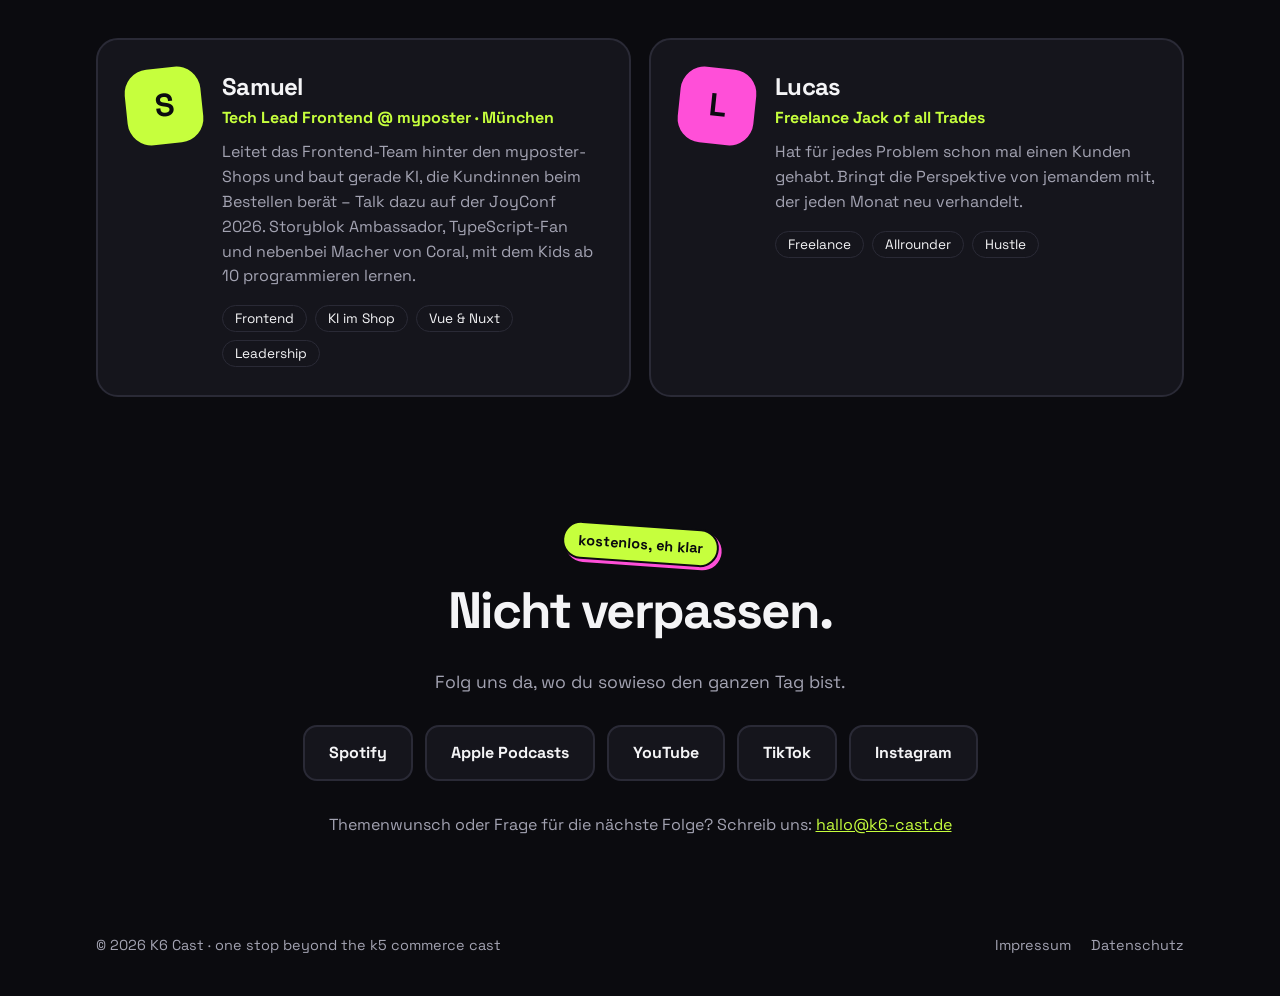
==== commit 7cca5903: "Add AIwanger quote popup in the bottom right Cartoon robot with Bavarian hat showing rotating, press" ====
--- a/public/index.html
+++ b/public/index.html
@@ -193,7 +193,87 @@
         setTimeout(() => addBubble(replies[replyIndex++ % replies.length], false), 700);
       });
 
-      if (window.matchMedia('(max-width: 600px)').matches) setOpen(false);
+      setOpen(false);
+    })();
+  </script>
+
+  <aside class="aiwanger aiwanger--hidden" id="aiwanger" aria-label="AIwanger-Zitate" aria-live="polite">
+    <div class="aiwanger__bubble">
+      <button class="aiwanger__close" id="aiwanger-close" type="button" aria-label="AIwanger schließen">×</button>
+      <blockquote class="aiwanger__quote" id="aiwanger-quote"></blockquote>
+      <p class="aiwanger__source" id="aiwanger-source"></p>
+      <button class="aiwanger__next" id="aiwanger-next" type="button">Noch eins ↻</button>
+    </div>
+    <div class="aiwanger__figure">
+      <svg viewBox="0 0 90 100" width="72" height="80" aria-hidden="true">
+        <!-- hat -->
+        <path d="M14 34 q31 -10 62 0 l-4 6 q-27 -7 -54 0 z" fill="#2f5d3a" stroke="#0b0b0f" stroke-width="2"/>
+        <path d="M26 30 q4 -20 19 -20 q15 0 19 20 q-19 -5 -38 0 z" fill="#3f7a4d" stroke="#0b0b0f" stroke-width="2"/>
+        <path d="M27 28 q18 -5 36 0" fill="none" stroke="#c6ff3d" stroke-width="3"/>
+        <path d="M64 26 q10 -18 2 -24 M66 26 q14 -14 10 -22 M62 26 q4 -18 -4 -22" fill="none" stroke="#a3a3b2" stroke-width="2" stroke-linecap="round"/>
+        <!-- robot head -->
+        <rect x="16" y="40" width="58" height="46" rx="12" fill="#4f8bff" stroke="#0b0b0f" stroke-width="2"/>
+        <rect x="23" y="48" width="44" height="28" rx="7" fill="#0b0b0f"/>
+        <circle class="aiwanger__eye" cx="36" cy="60" r="5" fill="#c6ff3d"/>
+        <circle class="aiwanger__eye" cx="54" cy="60" r="5" fill="#c6ff3d"/>
+        <path d="M37 70 q8 4 16 0" fill="none" stroke="#c6ff3d" stroke-width="2.5" stroke-linecap="round"/>
+        <rect x="8" y="56" width="8" height="14" rx="3" fill="#ff4fd8" stroke="#0b0b0f" stroke-width="2"/>
+        <rect x="74" y="56" width="8" height="14" rx="3" fill="#ff4fd8" stroke="#0b0b0f" stroke-width="2"/>
+      </svg>
+      <span class="aiwanger__name">AIwanger</span>
+    </div>
+  </aside>
+
+  <script>
+    (() => {
+      // Only quotes documented by press reports; source shown under each one.
+      const quotes = [
+        {
+          text: 'Jetzt ist der Punkt erreicht, wo die schweigende große Mehrheit dieses Landes sich die Demokratie wieder zurückholen muss.',
+          source: 'Kundgebung gegen das Heizungsgesetz, Erding, Juni 2023',
+        },
+        {
+          text: 'Ich habe das Volk dort abgeholt, wo es war.',
+          source: 'bei „Markus Lanz“ zu seiner Erding-Rede, 2023',
+        },
+        {
+          text: 'Wir wollen uns nicht von weltfremden Ideologen bevormunden lassen!',
+          source: 'Politischer Gillamoos, Abensberg, 2022',
+        },
+      ];
+      const widget = document.getElementById('aiwanger');
+      const quote = document.getElementById('aiwanger-quote');
+      const source = document.getElementById('aiwanger-source');
+      let quoteIndex = Math.floor(Math.random() * quotes.length);
+      let rotationTimer;
+
+      const showQuote = () => {
+        const current = quotes[quoteIndex % quotes.length];
+        quote.textContent = '„' + current.text + '“';
+        source.textContent = '– Hubert Aiwanger, ' + current.source;
+        quoteIndex++;
+      };
+
+      const startRotation = () => {
+        clearInterval(rotationTimer);
+        rotationTimer = setInterval(showQuote, 9000);
+      };
+
+      const hide = () => {
+        widget.classList.add('aiwanger--hidden');
+        clearInterval(rotationTimer);
+      };
+
+      document.getElementById('aiwanger-close').addEventListener('click', hide);
+      document.getElementById('aiwanger-next').addEventListener('click', () => { showQuote(); startRotation(); });
+      document.getElementById('helper-toggle').addEventListener('click', hide);
+      document.getElementById('helper-teaser').addEventListener('click', hide);
+
+      showQuote();
+      setTimeout(() => {
+        widget.classList.remove('aiwanger--hidden');
+        startRotation();
+      }, 2500);
     })();
   </script>
 
--- a/public/styles.css
+++ b/public/styles.css
@@ -514,6 +514,127 @@
   .helper--closed .helper__teaser { animation: none; }
 }
 
+/* AIwanger quote popup */
+.aiwanger {
+  position: fixed;
+  right: 16px;
+  bottom: 136px;
+  z-index: 49;
+  display: flex;
+  align-items: flex-end;
+  gap: 14px;
+  max-width: calc(100vw - 32px);
+  transform-origin: bottom right;
+  transition: transform 0.3s cubic-bezier(0.34, 1.56, 0.64, 1), opacity 0.2s;
+}
+
+.aiwanger--hidden {
+  transform: translateX(40px) scale(0.5);
+  opacity: 0;
+  pointer-events: none;
+}
+
+.aiwanger__bubble {
+  position: relative;
+  width: 270px;
+  max-width: calc(100vw - 32px - 86px);
+  background: #fff8d6;
+  color: var(--ink);
+  border: 2px solid var(--ink);
+  border-radius: 18px;
+  box-shadow: 4px 4px 0 var(--blue);
+  padding: 14px 16px 12px;
+  margin-bottom: 26px;
+}
+
+.aiwanger__bubble::after {
+  content: "";
+  position: absolute;
+  right: -11px;
+  bottom: 18px;
+  width: 18px;
+  height: 18px;
+  background: #fff8d6;
+  border-top: 2px solid var(--ink);
+  border-right: 2px solid var(--ink);
+  transform: rotate(45deg);
+}
+
+.aiwanger__close {
+  position: absolute;
+  top: 4px;
+  right: 8px;
+  background: none;
+  border: none;
+  font: inherit;
+  font-size: 1.2rem;
+  line-height: 1;
+  cursor: pointer;
+  color: var(--ink);
+}
+
+.aiwanger__quote {
+  font-weight: 700;
+  font-size: 0.95rem;
+  line-height: 1.35;
+  padding-right: 12px;
+}
+
+.aiwanger__source {
+  margin-top: 8px;
+  font-size: 0.75rem;
+  color: #55556a;
+}
+
+.aiwanger__next {
+  margin-top: 10px;
+  font: inherit;
+  font-size: 0.8rem;
+  font-weight: 700;
+  background: var(--ink);
+  color: var(--text);
+  border: none;
+  border-radius: 999px;
+  padding: 4px 12px;
+  cursor: pointer;
+}
+
+.aiwanger__figure {
+  flex: none;
+  display: flex;
+  flex-direction: column;
+  align-items: center;
+  animation: aiwanger-nod 2.4s ease-in-out infinite;
+}
+
+.aiwanger__name {
+  font-size: 0.7rem;
+  font-weight: 700;
+  background: var(--blue);
+  color: var(--ink);
+  border: 2px solid var(--ink);
+  border-radius: 999px;
+  padding: 0 8px;
+  margin-top: -4px;
+}
+
+.aiwanger__eye { animation: aiwanger-blink 4s infinite; transform-origin: center; transform-box: fill-box; }
+
+@keyframes aiwanger-nod {
+  0%, 100% { transform: rotate(0); }
+  50% { transform: rotate(-4deg); }
+}
+
+@keyframes aiwanger-blink {
+  0%, 94%, 100% { transform: scaleY(1); }
+  97% { transform: scaleY(0.1); }
+}
+
+@media (prefers-reduced-motion: reduce) {
+  .aiwanger__figure,
+  .aiwanger__eye { animation: none; }
+}
+
 /* Legal pages */
 .legal { max-width: 720px; padding-top: 40px; padding-bottom: 80px; }
 
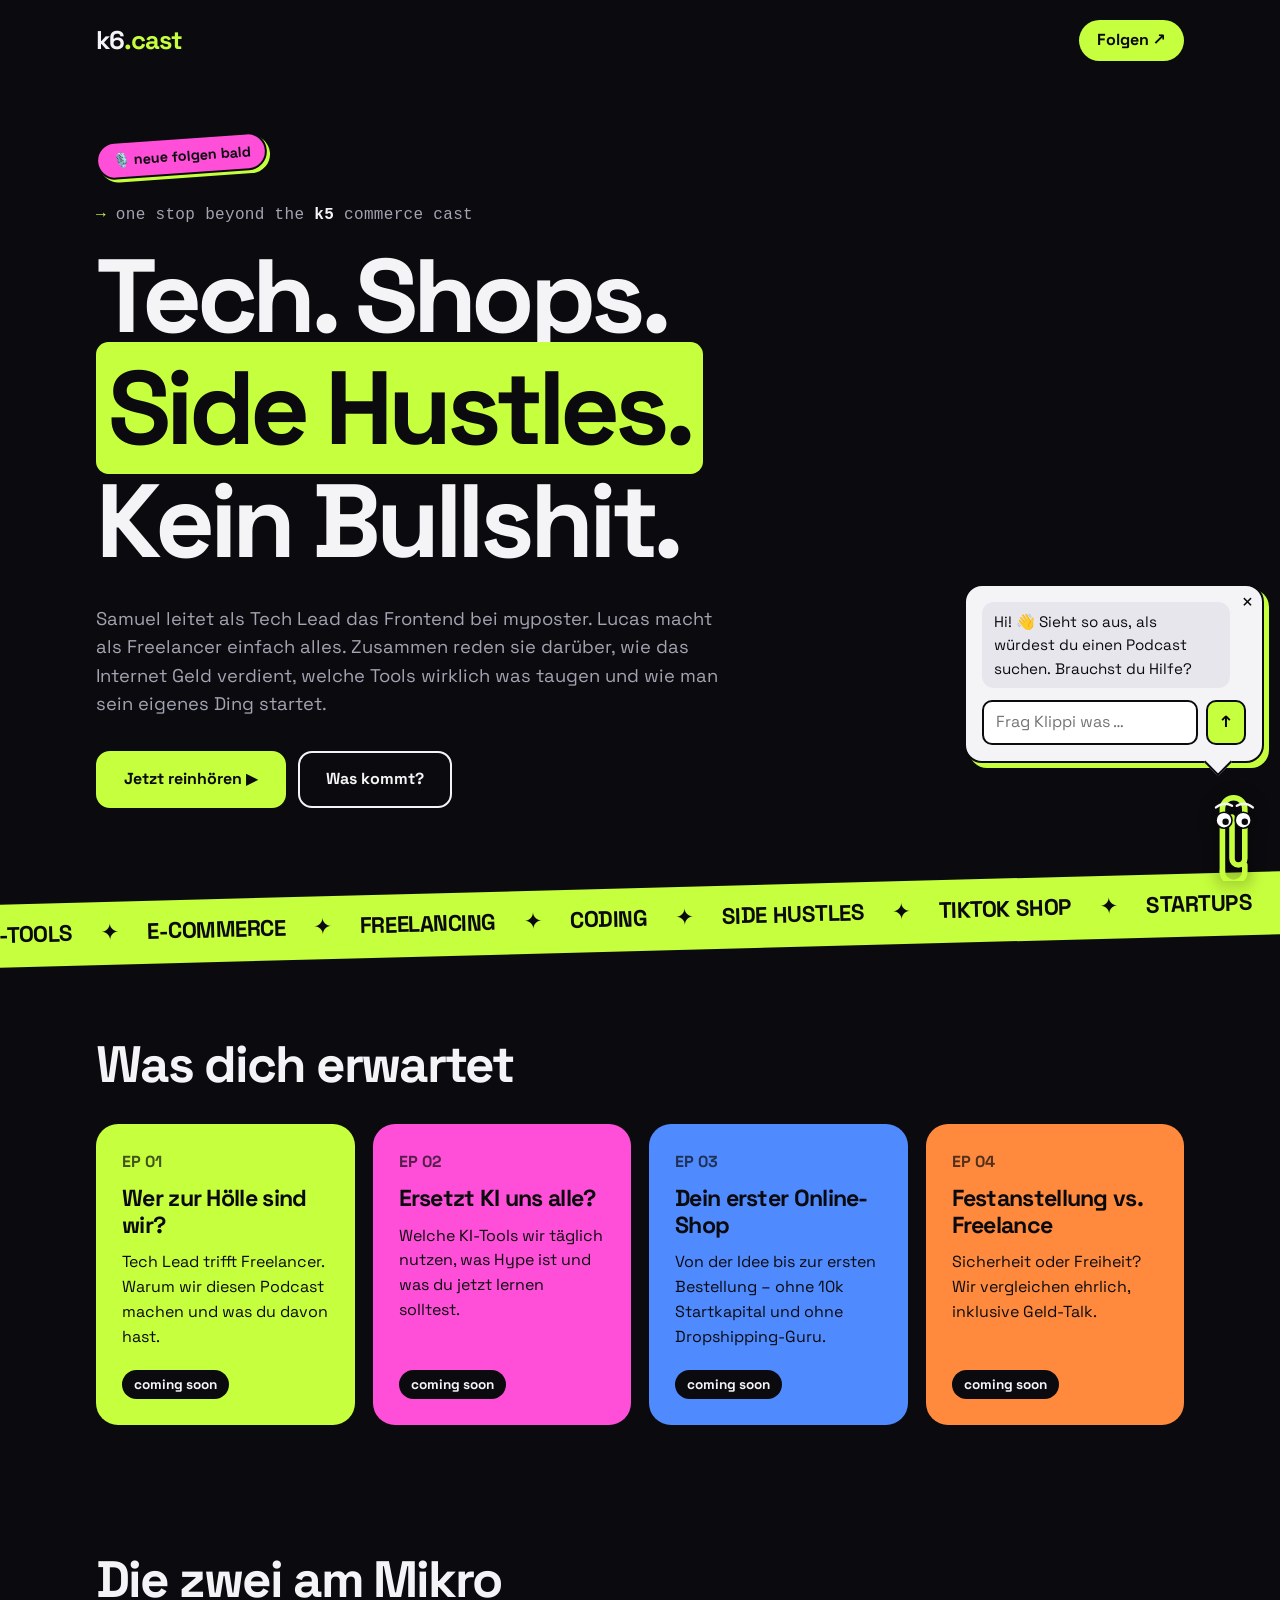
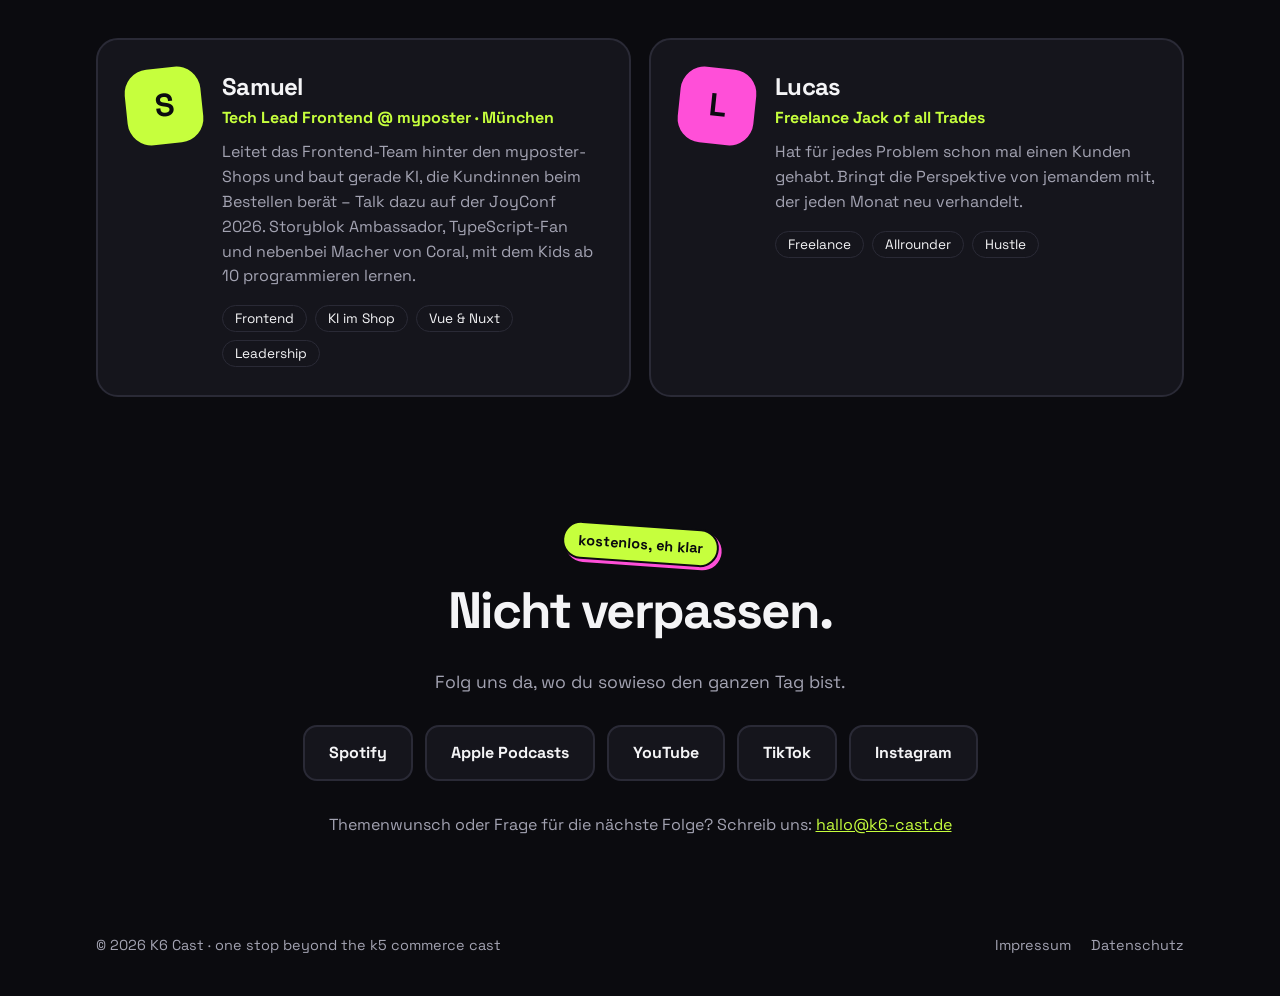
==== commit 5c4600f5: "Remove AIwanger popup, give Klippi more replies 18 generic replies plus keyword replies for episodes" ====
--- a/public/index.html
+++ b/public/index.html
@@ -164,8 +164,36 @@
         'Hast du schon versucht, den Podcast aus- und wieder einzuschalten?',
         'Ich leite das an Samuel und Lucas weiter … per Brieftaube. 🕊️',
         'Es sieht so aus, als würdest du eine Frage stellen. Leider kann ich nichts. ✨',
+        'Laut meinen Berechnungen: 42.',
+        'Ich bin eine Büroklammer. Ich halte Dinge zusammen, keine Gespräche.',
+        'Das klingt nach einem Fall für die nächste Folge. 🎙️',
+        'Moment, ich google das kurz … nein, doch nicht.',
+        'Ich bin zu 0 % KI und zu 100 % Draht.',
+        'Interessant! Erzähl mir mehr. (Ich höre nicht zu.)',
+        'Hast du schon die Cookies akzeptiert? Ach nee, wir haben ja keine. 🍪',
+        'Ich habe das an die Rechtsabteilung weitergeleitet. Die ist auch eine Büroklammer.',
+        'Fun Fact: Ich wurde nie für das Gespräch trainiert. Nur fürs Klammern.',
+        'Ich würde ja helfen, aber ich hab keine Arme. 📎',
+        'Error 418: Ich bin eine Teekanne. Äh, Büroklammer.',
+        'Gute Frage. Nächste Frage.',
+        'Das steht bestimmt irgendwo in den AGB. Die wir nicht haben.',
+        'Ich bin gerade im Meeting. Mit mir selbst.',
       ];
-      let replyIndex = 0;
+      const keywordReplies = [
+        [/folge|episode|wann/i, 'Die erste Folge kommt bald. „Bald“ ist ein dehnbarer Begriff. ⏳'],
+        [/samuel/i, 'Samuel? Der ist gerade im Standup. Seit 45 Minuten.'],
+        [/lucas/i, 'Lucas hat gerade drei Kunden gleichzeitig. Ich richte es aus. Vielleicht.'],
+        [/\b(ki|ai|gpt|chatgpt|llm)\b/i, 'KI? Ich bin quasi die Ur-KI. Nur ohne das „I“.'],
+        [/spotify|apple|youtube|tiktok|instagram|abo/i, 'Abonnieren geht bald! Scroll mal runter zu „Nicht verpassen.“ 👇'],
+        [/hallo|hi\b|hey|moin|servus|grüß/i, 'Servus! Schön, dass du da bist. Ich kann trotzdem nichts. 👋'],
+        [/danke|thx|thanks/i, 'Gern geschehen! Ich hab zwar nichts gemacht, aber gern.'],
+        [/shop|e-?commerce|checkout|warenkorb/i, 'In den Warenkorb legen kann ich dich leider nicht. Ich hab’s versucht.'],
+      ];
+      let replyIndex = Math.floor(Math.random() * replies.length);
+      const pickReply = (text) => {
+        const match = keywordReplies.find(([pattern, reply]) => reply && pattern.test(text));
+        return match ? match[1] : replies[replyIndex++ % replies.length];
+      };
 
       const setOpen = (open) => {
         helper.classList.toggle('helper--closed', !open);
@@ -190,92 +218,13 @@
         if (!text) return;
         addBubble(text, true);
         input.value = '';
-        setTimeout(() => addBubble(replies[replyIndex++ % replies.length], false), 700);
+        setTimeout(() => addBubble(pickReply(text), false), 700);
       });
 
-      setOpen(false);
+      if (window.matchMedia('(max-width: 600px)').matches) setOpen(false);
     })();
   </script>
 
-  <aside class="aiwanger aiwanger--hidden" id="aiwanger" aria-label="AIwanger-Zitate" aria-live="polite">
-    <div class="aiwanger__bubble">
-      <button class="aiwanger__close" id="aiwanger-close" type="button" aria-label="AIwanger schließen">×</button>
-      <blockquote class="aiwanger__quote" id="aiwanger-quote"></blockquote>
-      <p class="aiwanger__source" id="aiwanger-source"></p>
-      <button class="aiwanger__next" id="aiwanger-next" type="button">Noch eins ↻</button>
-    </div>
-    <div class="aiwanger__figure">
-      <svg viewBox="0 0 90 100" width="72" height="80" aria-hidden="true">
-        <!-- hat -->
-        <path d="M14 34 q31 -10 62 0 l-4 6 q-27 -7 -54 0 z" fill="#2f5d3a" stroke="#0b0b0f" stroke-width="2"/>
-        <path d="M26 30 q4 -20 19 -20 q15 0 19 20 q-19 -5 -38 0 z" fill="#3f7a4d" stroke="#0b0b0f" stroke-width="2"/>
-        <path d="M27 28 q18 -5 36 0" fill="none" stroke="#c6ff3d" stroke-width="3"/>
-        <path d="M64 26 q10 -18 2 -24 M66 26 q14 -14 10 -22 M62 26 q4 -18 -4 -22" fill="none" stroke="#a3a3b2" stroke-width="2" stroke-linecap="round"/>
-        <!-- robot head -->
-        <rect x="16" y="40" width="58" height="46" rx="12" fill="#4f8bff" stroke="#0b0b0f" stroke-width="2"/>
-        <rect x="23" y="48" width="44" height="28" rx="7" fill="#0b0b0f"/>
-        <circle class="aiwanger__eye" cx="36" cy="60" r="5" fill="#c6ff3d"/>
-        <circle class="aiwanger__eye" cx="54" cy="60" r="5" fill="#c6ff3d"/>
-        <path d="M37 70 q8 4 16 0" fill="none" stroke="#c6ff3d" stroke-width="2.5" stroke-linecap="round"/>
-        <rect x="8" y="56" width="8" height="14" rx="3" fill="#ff4fd8" stroke="#0b0b0f" stroke-width="2"/>
-        <rect x="74" y="56" width="8" height="14" rx="3" fill="#ff4fd8" stroke="#0b0b0f" stroke-width="2"/>
-      </svg>
-      <span class="aiwanger__name">AIwanger</span>
-    </div>
-  </aside>
-
-  <script>
-    (() => {
-      // Only quotes documented by press reports; source shown under each one.
-      const quotes = [
-        {
-          text: 'Jetzt ist der Punkt erreicht, wo die schweigende große Mehrheit dieses Landes sich die Demokratie wieder zurückholen muss.',
-          source: 'Kundgebung gegen das Heizungsgesetz, Erding, Juni 2023',
-        },
-        {
-          text: 'Ich habe das Volk dort abgeholt, wo es war.',
-          source: 'bei „Markus Lanz“ zu seiner Erding-Rede, 2023',
-        },
-        {
-          text: 'Wir wollen uns nicht von weltfremden Ideologen bevormunden lassen!',
-          source: 'Politischer Gillamoos, Abensberg, 2022',
-        },
-      ];
-      const widget = document.getElementById('aiwanger');
-      const quote = document.getElementById('aiwanger-quote');
-      const source = document.getElementById('aiwanger-source');
-      let quoteIndex = Math.floor(Math.random() * quotes.length);
-      let rotationTimer;
-
-      const showQuote = () => {
-        const current = quotes[quoteIndex % quotes.length];
-        quote.textContent = '„' + current.text + '“';
-        source.textContent = '– Hubert Aiwanger, ' + current.source;
-        quoteIndex++;
-      };
-
-      const startRotation = () => {
-        clearInterval(rotationTimer);
-        rotationTimer = setInterval(showQuote, 9000);
-      };
-
-      const hide = () => {
-        widget.classList.add('aiwanger--hidden');
-        clearInterval(rotationTimer);
-      };
-
-      document.getElementById('aiwanger-close').addEventListener('click', hide);
-      document.getElementById('aiwanger-next').addEventListener('click', () => { showQuote(); startRotation(); });
-      document.getElementById('helper-toggle').addEventListener('click', hide);
-      document.getElementById('helper-teaser').addEventListener('click', hide);
-
-      showQuote();
-      setTimeout(() => {
-        widget.classList.remove('aiwanger--hidden');
-        startRotation();
-      }, 2500);
-    })();
-  </script>
 
   <script>document.getElementById('year').textContent = new Date().getFullYear();</script>
 </body>
--- a/public/styles.css
+++ b/public/styles.css
@@ -514,127 +514,6 @@
   .helper--closed .helper__teaser { animation: none; }
 }
 
-/* AIwanger quote popup */
-.aiwanger {
-  position: fixed;
-  right: 16px;
-  bottom: 136px;
-  z-index: 49;
-  display: flex;
-  align-items: flex-end;
-  gap: 14px;
-  max-width: calc(100vw - 32px);
-  transform-origin: bottom right;
-  transition: transform 0.3s cubic-bezier(0.34, 1.56, 0.64, 1), opacity 0.2s;
-}
-
-.aiwanger--hidden {
-  transform: translateX(40px) scale(0.5);
-  opacity: 0;
-  pointer-events: none;
-}
-
-.aiwanger__bubble {
-  position: relative;
-  width: 270px;
-  max-width: calc(100vw - 32px - 86px);
-  background: #fff8d6;
-  color: var(--ink);
-  border: 2px solid var(--ink);
-  border-radius: 18px;
-  box-shadow: 4px 4px 0 var(--blue);
-  padding: 14px 16px 12px;
-  margin-bottom: 26px;
-}
-
-.aiwanger__bubble::after {
-  content: "";
-  position: absolute;
-  right: -11px;
-  bottom: 18px;
-  width: 18px;
-  height: 18px;
-  background: #fff8d6;
-  border-top: 2px solid var(--ink);
-  border-right: 2px solid var(--ink);
-  transform: rotate(45deg);
-}
-
-.aiwanger__close {
-  position: absolute;
-  top: 4px;
-  right: 8px;
-  background: none;
-  border: none;
-  font: inherit;
-  font-size: 1.2rem;
-  line-height: 1;
-  cursor: pointer;
-  color: var(--ink);
-}
-
-.aiwanger__quote {
-  font-weight: 700;
-  font-size: 0.95rem;
-  line-height: 1.35;
-  padding-right: 12px;
-}
-
-.aiwanger__source {
-  margin-top: 8px;
-  font-size: 0.75rem;
-  color: #55556a;
-}
-
-.aiwanger__next {
-  margin-top: 10px;
-  font: inherit;
-  font-size: 0.8rem;
-  font-weight: 700;
-  background: var(--ink);
-  color: var(--text);
-  border: none;
-  border-radius: 999px;
-  padding: 4px 12px;
-  cursor: pointer;
-}
-
-.aiwanger__figure {
-  flex: none;
-  display: flex;
-  flex-direction: column;
-  align-items: center;
-  animation: aiwanger-nod 2.4s ease-in-out infinite;
-}
-
-.aiwanger__name {
-  font-size: 0.7rem;
-  font-weight: 700;
-  background: var(--blue);
-  color: var(--ink);
-  border: 2px solid var(--ink);
-  border-radius: 999px;
-  padding: 0 8px;
-  margin-top: -4px;
-}
-
-.aiwanger__eye { animation: aiwanger-blink 4s infinite; transform-origin: center; transform-box: fill-box; }
-
-@keyframes aiwanger-nod {
-  0%, 100% { transform: rotate(0); }
-  50% { transform: rotate(-4deg); }
-}
-
-@keyframes aiwanger-blink {
-  0%, 94%, 100% { transform: scaleY(1); }
-  97% { transform: scaleY(0.1); }
-}
-
-@media (prefers-reduced-motion: reduce) {
-  .aiwanger__figure,
-  .aiwanger__eye { animation: none; }
-}
-
 /* Legal pages */
 .legal { max-width: 720px; padding-top: 40px; padding-bottom: 80px; }
 
